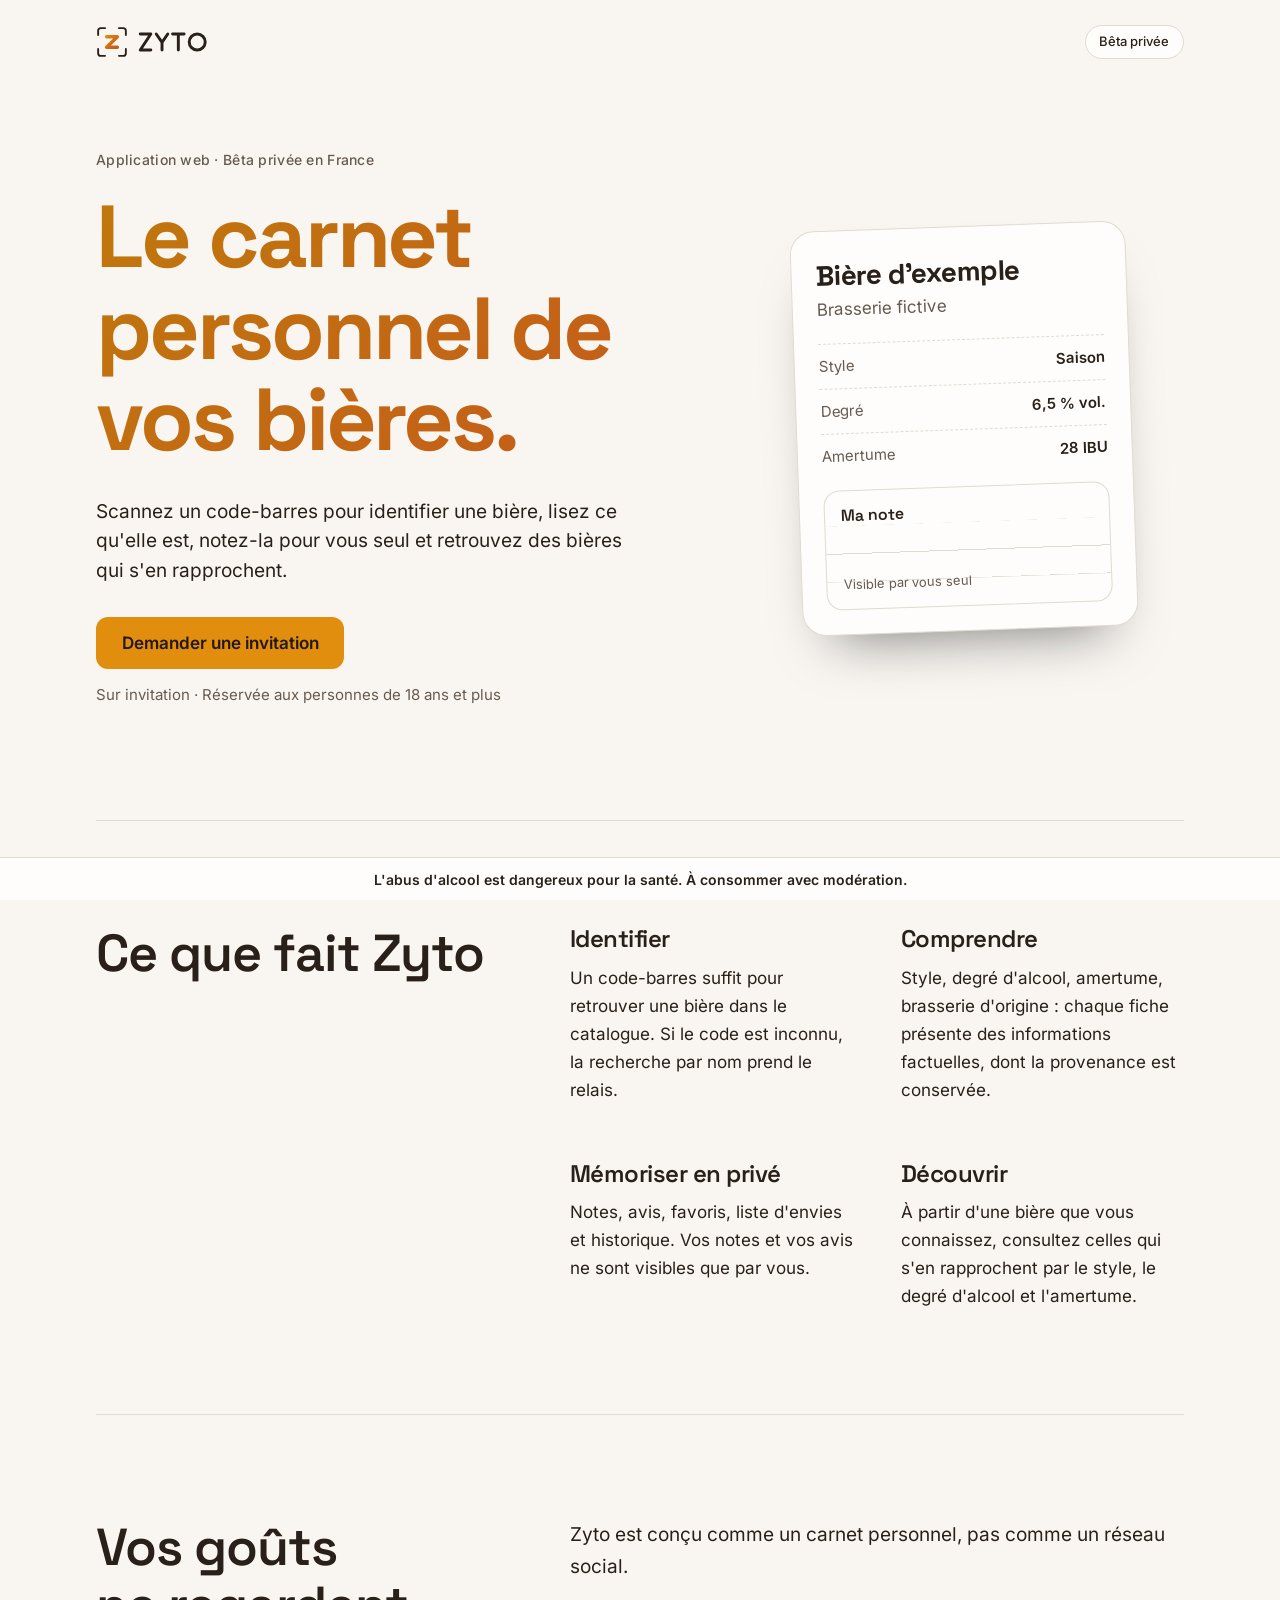
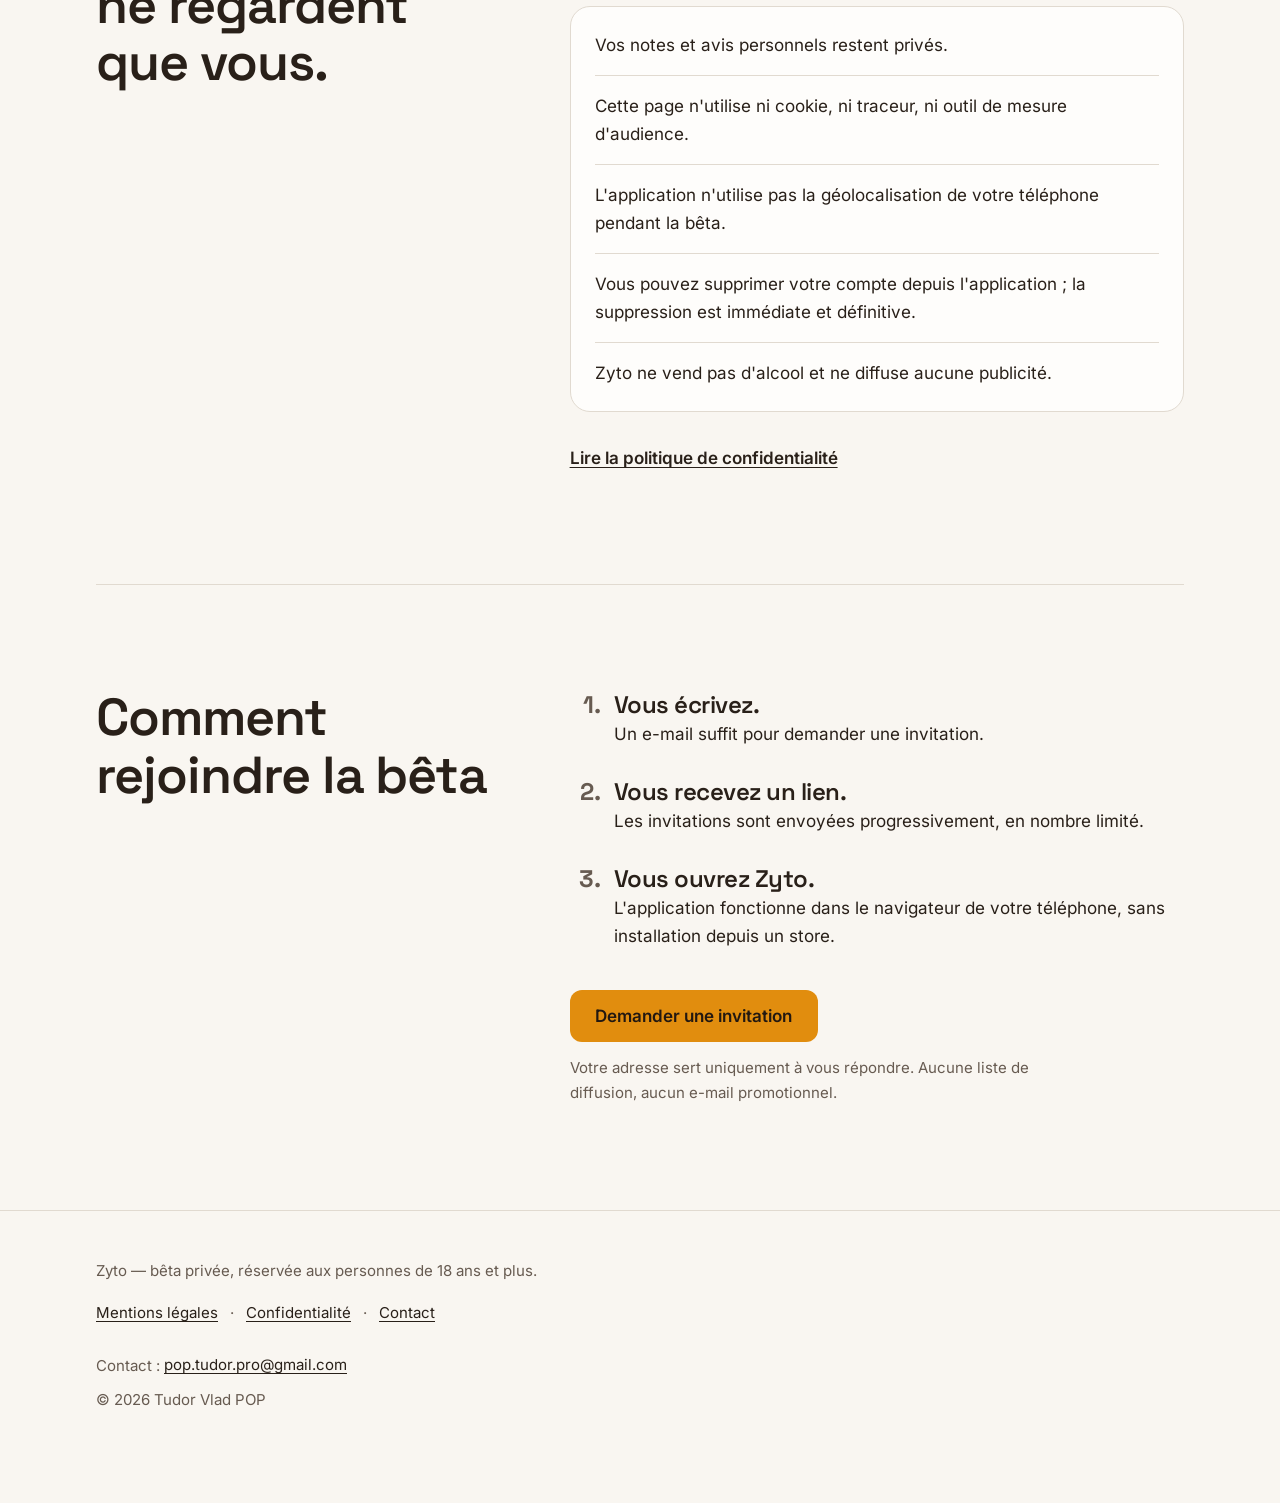
==== index.html @ 33ce2515 "Landing Zyto V1 : pages, styles, polices, logo Co-Authored-By: Claude Opus 5.5 <noreply@anthropic.co" ====
<!DOCTYPE html>
<html lang="fr">
<head>
<meta charset="utf-8">
<meta http-equiv="Content-Security-Policy" content="default-src 'none'; style-src 'self'; font-src 'self'; img-src 'self'; base-uri 'none'; form-action 'none'">
<meta name="referrer" content="no-referrer">
<meta name="viewport" content="width=device-width, initial-scale=1, viewport-fit=cover">
<meta name="color-scheme" content="dark light">
<title>Zyto — Le carnet personnel de vos bières</title>
<meta name="description" content="Zyto identifie une bière à partir de son code-barres, présente ses caractéristiques et conserve vos notes en privé. Bêta privée sur invitation, réservée aux personnes majeures. L'abus d'alcool est dangereux pour la santé.">
<meta name="robots" content="noindex, nofollow">
<meta property="og:title" content="Zyto — Le carnet personnel de vos bières">
<meta property="og:description" content="Identifier une bière, comprendre ce qu'elle est, garder ses notes pour soi. Bêta privée, 18&nbsp;ans et plus. L'abus d'alcool est dangereux pour la santé.">
<meta property="og:locale" content="fr_FR">
<link rel="icon" href="assets/img/favicon.svg" type="image/svg+xml">
<link rel="icon" href="assets/img/favicon-32.png" type="image/png" sizes="32x32">
<link rel="apple-touch-icon" href="assets/img/apple-touch-icon.png">
<link rel="preload" href="assets/fonts/space-grotesk-latin-wght-normal.woff2" as="font" type="font/woff2" crossorigin>
<link rel="preload" href="assets/fonts/inter-latin-wght-normal.woff2" as="font" type="font/woff2" crossorigin>
<link rel="stylesheet" href="assets/css/style.css">
</head>
<body>

<header class="entete">
  <div class="wrap">
    <div class="logo">
      <svg xmlns="http://www.w3.org/2000/svg" viewBox="0 0 418 120" role="img" aria-label="Zyto"><title>Zyto</title><defs><linearGradient id="zg" x1="0" y1="0" x2="1" y2="1"><stop class="zyto-g1" offset="0" stop-color="#F4A825"/><stop class="zyto-g2" offset="1" stop-color="#E66E19"/></linearGradient></defs><g fill="none" stroke="currentColor" stroke-width="7" stroke-linecap="round"><path d="M8 34v-16q0 -10 10 -10h16"/><path d="M112 34v-16q0 -10 -10 -10h-16"/><path d="M8 86v16q0 10 10 10h16"/><path d="M112 86v16q0 10 -10 10h-16"/></g><path d="M40 40h40l-40 40h40" fill="none" stroke="url(#zg)" stroke-width="13" stroke-linecap="round" stroke-linejoin="round"/><g fill="none" stroke="currentColor" stroke-width="11" stroke-linecap="round" stroke-linejoin="round"><path d="M166 30h39.6l-39.6 60h39.6M226.0 30l21.6 31.2l21.6 -31.2M247.6 61.2v28.8M287.2 30h43.2M308.8 30v60"/><circle cx="379.6" cy="60.0" r="30.0"/></g></svg>
    </div>
    <span class="pastille">Bêta privée</span>
  </div>
</header>

<main>
  <div class="wrap">

    <section class="hero">
      <div>
        <p class="surtitre">Application web · Bêta privée en France</p>
        <h1>Le carnet personnel de vos bières.</h1>
        <p class="soustitre">Scannez un code-barres pour identifier une bière, lisez ce qu'elle est, notez-la pour vous seul et retrouvez des bières qui s'en rapprochent.</p>
        <a class="bouton" href="mailto:pop.tudor.pro@gmail.com?subject=Demande%20d'invitation%20%E2%80%94%20b%C3%AAta%20Zyto&amp;body=Bonjour%2C%0D%0A%0D%0AJe%20souhaite%20recevoir%20une%20invitation%20%C3%A0%20la%20b%C3%AAta%20priv%C3%A9e%20de%20Zyto.%0D%0AJe%20confirme%20avoir%2018%C2%A0ans%20ou%20plus.%0D%0A%0D%0APr%C3%A9nom%C2%A0%3A%0D%0AT%C3%A9l%C3%A9phone%20utilis%C3%A9%20(iPhone%20%2F%20Android)%C2%A0%3A">Demander une invitation</a>
        <p class="discret">Sur invitation · Réservée aux personnes de 18&nbsp;ans et plus</p>
      </div>

      <div class="fiche" role="img" aria-label="Exemple de fiche bière dans Zyto, avec des données fictives.">
        <span class="fiche-nom">Bière d'exemple</span>
        <span class="fiche-brasserie">Brasserie fictive</span>
        <div class="fiche-ligne"><span>Style</span><span>Saison</span></div>
        <div class="fiche-ligne"><span>Degré</span><span>6,5&nbsp;% vol.</span></div>
        <div class="fiche-ligne"><span>Amertume</span><span>28&nbsp;IBU</span></div>
        <div class="fiche-note"><span>Ma note</span><span>Visible par vous seul</span></div>
      </div>
    </section>

    <section class="section" aria-labelledby="benefices">
      <h2 id="benefices">Ce que fait Zyto</h2>
      <div class="benefices">
        <div>
          <h3>Identifier</h3>
          <p>Un code-barres suffit pour retrouver une bière dans le catalogue. Si le code est inconnu, la recherche par nom prend le relais.</p>
        </div>
        <div>
          <h3>Comprendre</h3>
          <p>Style, degré d'alcool, amertume, brasserie d'origine&nbsp;: chaque fiche présente des informations factuelles, dont la provenance est conservée.</p>
        </div>
        <div>
          <h3>Mémoriser en privé</h3>
          <p>Notes, avis, favoris, liste d'envies et historique. Vos notes et vos avis ne sont visibles que par vous.</p>
        </div>
        <div>
          <h3>Découvrir</h3>
          <p>À partir d'une bière que vous connaissez, consultez celles qui s'en rapprochent par le style, le degré d'alcool et l'amertume.</p>
        </div>
      </div>
    </section>

    <section class="section" aria-labelledby="vie-privee">
      <h2 id="vie-privee">Vos goûts ne regardent que vous.</h2>
      <div>
        <p class="intro">Zyto est conçu comme un carnet personnel, pas comme un réseau social.</p>
        <ul class="liste">
          <li>Vos notes et avis personnels restent privés.</li>
          <li>Cette page n'utilise ni cookie, ni traceur, ni outil de mesure d'audience.</li>
          <li>L'application n'utilise pas la géolocalisation de votre téléphone pendant la bêta.</li>
          <li>Vous pouvez supprimer votre compte depuis l'application&nbsp;; la suppression est immédiate et définitive.</li>
          <li>Zyto ne vend pas d'alcool et ne diffuse aucune publicité.</li>
        </ul>
        <a class="lien" href="mentions-legales.html#confidentialite">Lire la politique de confidentialité</a>
      </div>
    </section>

    <section class="section" aria-labelledby="beta">
      <h2 id="beta">Comment rejoindre la bêta</h2>
      <div>
        <ol class="etapes">
          <li><strong>Vous écrivez.</strong> Un e-mail suffit pour demander une invitation.</li>
          <li><strong>Vous recevez un lien.</strong> Les invitations sont envoyées progressivement, en nombre limité.</li>
          <li><strong>Vous ouvrez Zyto.</strong> L'application fonctionne dans le navigateur de votre téléphone, sans installation depuis un store.</li>
        </ol>
        <a class="bouton" href="mailto:pop.tudor.pro@gmail.com?subject=Demande%20d'invitation%20%E2%80%94%20b%C3%AAta%20Zyto&amp;body=Bonjour%2C%0D%0A%0D%0AJe%20souhaite%20recevoir%20une%20invitation%20%C3%A0%20la%20b%C3%AAta%20priv%C3%A9e%20de%20Zyto.%0D%0AJe%20confirme%20avoir%2018%C2%A0ans%20ou%20plus.%0D%0A%0D%0APr%C3%A9nom%C2%A0%3A%0D%0AT%C3%A9l%C3%A9phone%20utilis%C3%A9%20(iPhone%20%2F%20Android)%C2%A0%3A">Demander une invitation</a>
        <p class="discret">Votre adresse sert uniquement à vous répondre. Aucune liste de diffusion, aucun e-mail promotionnel.</p>
      </div>
    </section>

  </div>
</main>

<footer class="pied">
  <div class="wrap">
    <p>Zyto — bêta privée, réservée aux personnes de 18&nbsp;ans et plus.</p>
    <nav aria-label="Pied de page">
      <ul>
        <li><a href="mentions-legales.html#mentions">Mentions légales</a></li>
        <li><a href="mentions-legales.html#confidentialite">Confidentialité</a></li>
        <li><a href="mailto:pop.tudor.pro@gmail.com">Contact</a></li>
      </ul>
    </nav>
    <p>Contact&nbsp;: <a href="mailto:pop.tudor.pro@gmail.com">pop.tudor.pro@gmail.com</a></p>
    <p>© 2026 Tudor Vlad POP</p>
  </div>
</footer>

<aside class="sanitaire" aria-label="Message sanitaire">
  <p>L'abus d'alcool est dangereux pour la santé. À consommer avec modération.</p>
</aside>

</body>
</html>
---- assets/css/style.css ----
/* Zyto — landing statique. Un seul fichier CSS, aucune ressource externe. */

@font-face {
  font-family: "Inter";
  src: url("../fonts/inter-latin-wght-normal.woff2") format("woff2");
  font-weight: 100 900;
  font-style: normal;
  font-display: swap;
}

@font-face {
  font-family: "Space Grotesk";
  src: url("../fonts/space-grotesk-latin-wght-normal.woff2") format("woff2");
  font-weight: 300 700;
  font-style: normal;
  font-display: swap;
}

/* ---------- Thème : sombre par défaut ---------- */

:root {
  color-scheme: dark;
  --background: 220 20% 7%;
  --foreground: 40 20% 92%;
  --primary: 38 90% 55%;
  --primary-foreground: 220 20% 7%;
  --muted-foreground: 220 10% 60%;
  --card: 220 18% 11%;
  --border: 220 15% 18%;
  --gold: 38 90% 55%;
  --amber: 25 80% 50%;
  --h1-from: var(--gold);
  --h1-to: var(--amber);
  --radius: 0.75rem;
  --gutter: max(1.25rem, env(safe-area-inset-left), env(safe-area-inset-right));
  --titres: "Space Grotesk", system-ui, sans-serif;
  --texte: "Inter", system-ui, sans-serif;
}

@media (prefers-color-scheme: light) {
  :root {
    color-scheme: light;
    --background: 40 40% 96%;
    --foreground: 25 25% 13%;
    --primary: 36 88% 47%;
    --primary-foreground: 26 35% 10%;
    --muted-foreground: 28 12% 36%;
    --card: 42 55% 99%;
    --border: 36 22% 85%;
    --gold: 36 88% 45%;
    --amber: 22 76% 44%;
    /* dégradé du h1 : gold assombri pour atteindre 3:1 sur le fond clair */
    --h1-from: 36 88% 40%;
    --h1-to: 22 76% 44%;
  }
}

/* ---------- Base ---------- */

*,
*::before,
*::after {
  box-sizing: border-box;
}

html {
  /* le focus clavier ne se retrouve pas sous le bandeau sanitaire */
  scroll-padding-bottom: 6rem;
  -webkit-text-size-adjust: 100%;
  text-size-adjust: 100%;
}

body {
  margin: 0;
  min-height: 100vh;
  min-height: 100dvh;
  display: flex;
  flex-direction: column;
  background: hsl(var(--background));
  color: hsl(var(--foreground));
  font: 400 1.0625rem/1.65 var(--texte);
}

main {
  flex: 1;
}

h1,
h2,
h3 {
  margin: 0;
  font-family: var(--titres);
  letter-spacing: -0.02em;
  text-wrap: balance;
  overflow-wrap: break-word;
}

h1 {
  font-size: clamp(2.75rem, 11vw, 5.5rem);
  font-weight: 700;
  line-height: 1.04;
  letter-spacing: -0.035em;
  padding-bottom: 0.08em;
  color: hsl(var(--h1-from));
}

@supports ((-webkit-background-clip: text) or (background-clip: text)) {
  h1 {
    background: linear-gradient(135deg, hsl(var(--h1-from)), hsl(var(--h1-to)));
    -webkit-background-clip: text;
    background-clip: text;
    color: transparent;
  }
}

@media (forced-colors: active) {
  h1 {
    background: none;
    color: CanvasText;
  }
}

h2 {
  font-size: clamp(2rem, 7.5vw, 3.25rem);
  font-weight: 600;
  line-height: 1.1;
}

h3 {
  font-size: 1.5rem;
  font-weight: 600;
  line-height: 1.2;
}

p {
  margin: 0;
}

a {
  color: inherit;
  text-decoration-thickness: 0.08em;
  text-underline-offset: 0.2em;
}

:focus-visible {
  outline: 3px solid hsl(var(--foreground));
  outline-offset: 3px;
  border-radius: 0.25rem;
}

.wrap {
  width: min(100% - 2 * var(--gutter), 68rem);
  margin-inline: auto;
}

.discret {
  color: hsl(var(--muted-foreground));
  font-size: 0.9375rem;
}

/* ---------- En-tête ---------- */

.entete .wrap {
  display: flex;
  align-items: center;
  justify-content: space-between;
  gap: 1rem;
  padding-block: 1.25rem;
}

.logo {
  display: flex;
  align-items: center;
  min-height: 2.75rem;
  color: hsl(var(--foreground));
}

.logo svg {
  display: block;
  height: 2rem;
  width: auto;
}

.zyto-g1 {
  stop-color: hsl(var(--gold));
}

.zyto-g2 {
  stop-color: hsl(var(--amber));
}

.pastille {
  padding: 0.3rem 0.85rem;
  border: 1px solid hsl(var(--border));
  border-radius: 999px;
  background: hsl(var(--card));
  font-size: 0.8125rem;
  font-weight: 500;
  white-space: nowrap;
}

/* ---------- Hero ---------- */

.hero {
  display: grid;
  gap: 3.5rem;
  padding-block: 2.5rem 5rem;
}

.surtitre {
  margin-bottom: 1.25rem;
  color: hsl(var(--muted-foreground));
  font-size: 0.875rem;
  font-weight: 500;
  letter-spacing: 0.02em;
}

.soustitre {
  max-width: 34rem;
  margin-block: 1.5rem 2rem;
  font-size: 1.1875rem;
  line-height: 1.55;
}

.bouton {
  display: inline-flex;
  align-items: center;
  justify-content: center;
  min-height: 3.25rem;
  padding: 0.5rem 1.6rem;
  border-radius: var(--radius);
  background: hsl(var(--primary));
  color: hsl(var(--primary-foreground));
  font-weight: 600;
  text-decoration: none;
}

.bouton:hover {
  box-shadow: 0 0 0 3px hsl(var(--primary) / 0.3);
}

.bouton + .discret {
  margin-top: 0.9rem;
}

/* Maquette de fiche bière : une page de carnet, données fictives */

.fiche {
  justify-self: center;
  width: min(100%, 21rem);
  padding: 1.75rem 1.5rem 1.5rem;
  border: 1px solid hsl(var(--border));
  border-radius: 1.5rem;
  background: hsl(var(--card));
  box-shadow: 0 2rem 3.5rem -2rem hsl(220 30% 4% / 0.55);
  transform: rotate(-2deg);
}

.fiche-nom {
  display: block;
  font: 700 1.75rem/1.15 var(--titres);
  letter-spacing: -0.02em;
}

.fiche-brasserie {
  display: block;
  margin-block: 0.25rem 1.25rem;
  color: hsl(var(--muted-foreground));
}

.fiche-ligne {
  display: flex;
  justify-content: space-between;
  gap: 1rem;
  padding-block: 0.6rem;
  border-top: 1px dashed hsl(var(--border));
  font-size: 0.9375rem;
}

.fiche-ligne span:first-child,
.fiche-note span:last-child {
  color: hsl(var(--muted-foreground));
}

.fiche-ligne span:last-child {
  font-weight: 600;
}

.fiche-note {
  display: flex;
  flex-direction: column;
  justify-content: space-between;
  min-height: 7.5rem;
  margin-top: 0.75rem;
  padding: 0.85rem 1rem;
  border: 1px solid hsl(var(--border));
  border-radius: 1rem;
  /* lignes de carnet */
  background: repeating-linear-gradient(
      transparent 0 1.7rem,
      hsl(var(--border)) 1.7rem calc(1.7rem + 1px)
    )
    0 2.2rem no-repeat;
  background-size: 100% 3.5rem;
  font-size: 0.8125rem;
}

.fiche-note span:first-child {
  font: 600 1rem var(--titres);
}

/* ---------- Sections ---------- */

.section {
  display: grid;
  gap: 2.5rem;
  padding-block: 4.5rem;
  border-top: 1px solid hsl(var(--border));
}

.benefices {
  display: grid;
  gap: 2.5rem;
}

.benefices p {
  margin-top: 0.6rem;
}

.intro {
  font-size: 1.1875rem;
}

.liste {
  margin: 1.5rem 0;
  padding: 0.5rem 1.5rem;
  border: 1px solid hsl(var(--border));
  border-radius: 1.25rem;
  background: hsl(var(--card));
  list-style: none;
}

.liste li {
  padding-block: 1rem;
}

.liste li + li {
  border-top: 1px solid hsl(var(--border));
}

.lien {
  display: inline-flex;
  align-items: center;
  min-height: 2.75rem;
  font-weight: 600;
}

.etapes {
  margin: 0 0 2.5rem;
  padding-left: 2.25rem;
}

.etapes li {
  padding-left: 0.5rem;
}

.etapes li + li {
  margin-top: 1.75rem;
}

.etapes li::marker {
  color: hsl(var(--muted-foreground));
  font: 700 1.5rem var(--titres);
}

.etapes strong {
  display: block;
  font: 600 1.5rem/1.2 var(--titres);
  letter-spacing: -0.02em;
}

.section .bouton + .discret {
  max-width: 30rem;
}

/* ---------- Pages de texte (mentions légales, 404) ---------- */

.page {
  padding-block: 2.5rem 5rem;
}

.page h1 {
  font-size: clamp(2.25rem, 8.5vw, 3.75rem);
}

.page > p {
  margin-top: 1.5rem;
}

.texte {
  max-width: 42rem;
  margin-top: 4rem;
  padding-top: 3rem;
  border-top: 1px solid hsl(var(--border));
}

.texte h2 {
  font-size: clamp(1.75rem, 6vw, 2.5rem);
}

.texte h3 {
  margin-top: 2.5rem;
  font-size: 1.25rem;
}

.texte p,
.texte ul {
  margin-block: 0.75rem 0;
}

.texte ul {
  padding-left: 1.25rem;
}

.texte li + li {
  margin-top: 0.6rem;
}

.texte a {
  overflow-wrap: anywhere;
}

/* ---------- Pied de page ---------- */

.pied {
  padding-block: 3rem;
  border-top: 1px solid hsl(var(--border));
  color: hsl(var(--muted-foreground));
  font-size: 0.9375rem;
}

.pied ul {
  display: flex;
  flex-wrap: wrap;
  margin: 0.5rem 0;
  padding: 0;
  list-style: none;
}

.pied li + li::before {
  content: "·";
  margin-inline: 0.75rem;
}

.pied a {
  display: inline-flex;
  align-items: center;
  min-height: 2.75rem;
  color: hsl(var(--foreground));
}

/* ---------- Bandeau sanitaire ----------
   Collé en bas de l'écran (sticky sur le dernier enfant de body) : toujours
   visible, et sa hauteur reste réservée dans le flux quelle que soit la taille
   du texte, donc le contenu ne finit jamais dessous. */

.sanitaire {
  position: sticky;
  bottom: 0;
  z-index: 10;
  padding: 0.7rem var(--gutter) calc(0.7rem + env(safe-area-inset-bottom));
  border-top: 1px solid hsl(var(--border));
  background: hsl(var(--card));
  font-size: 0.875rem;
  font-weight: 600;
  line-height: 1.4;
  text-align: center;
}

/* ---------- Écrans larges ---------- */

@media (min-width: 48rem) {
  .benefices {
    grid-template-columns: 1fr 1fr;
    gap: 3.5rem 3rem;
  }
}

@media (min-width: 60rem) {
  .hero {
    grid-template-columns: 1.35fr 1fr;
    align-items: center;
    padding-block: 4rem 7rem;
  }

  .section {
    grid-template-columns: 1fr 1.5fr;
    gap: 4rem;
    padding-block: 6.5rem;
  }
}

/* ---------- Mouvement ---------- */

@media (prefers-reduced-motion: no-preference) {
  html {
    scroll-behavior: smooth;
  }

  .bouton {
    transition: box-shadow 0.15s ease-out;
  }
}
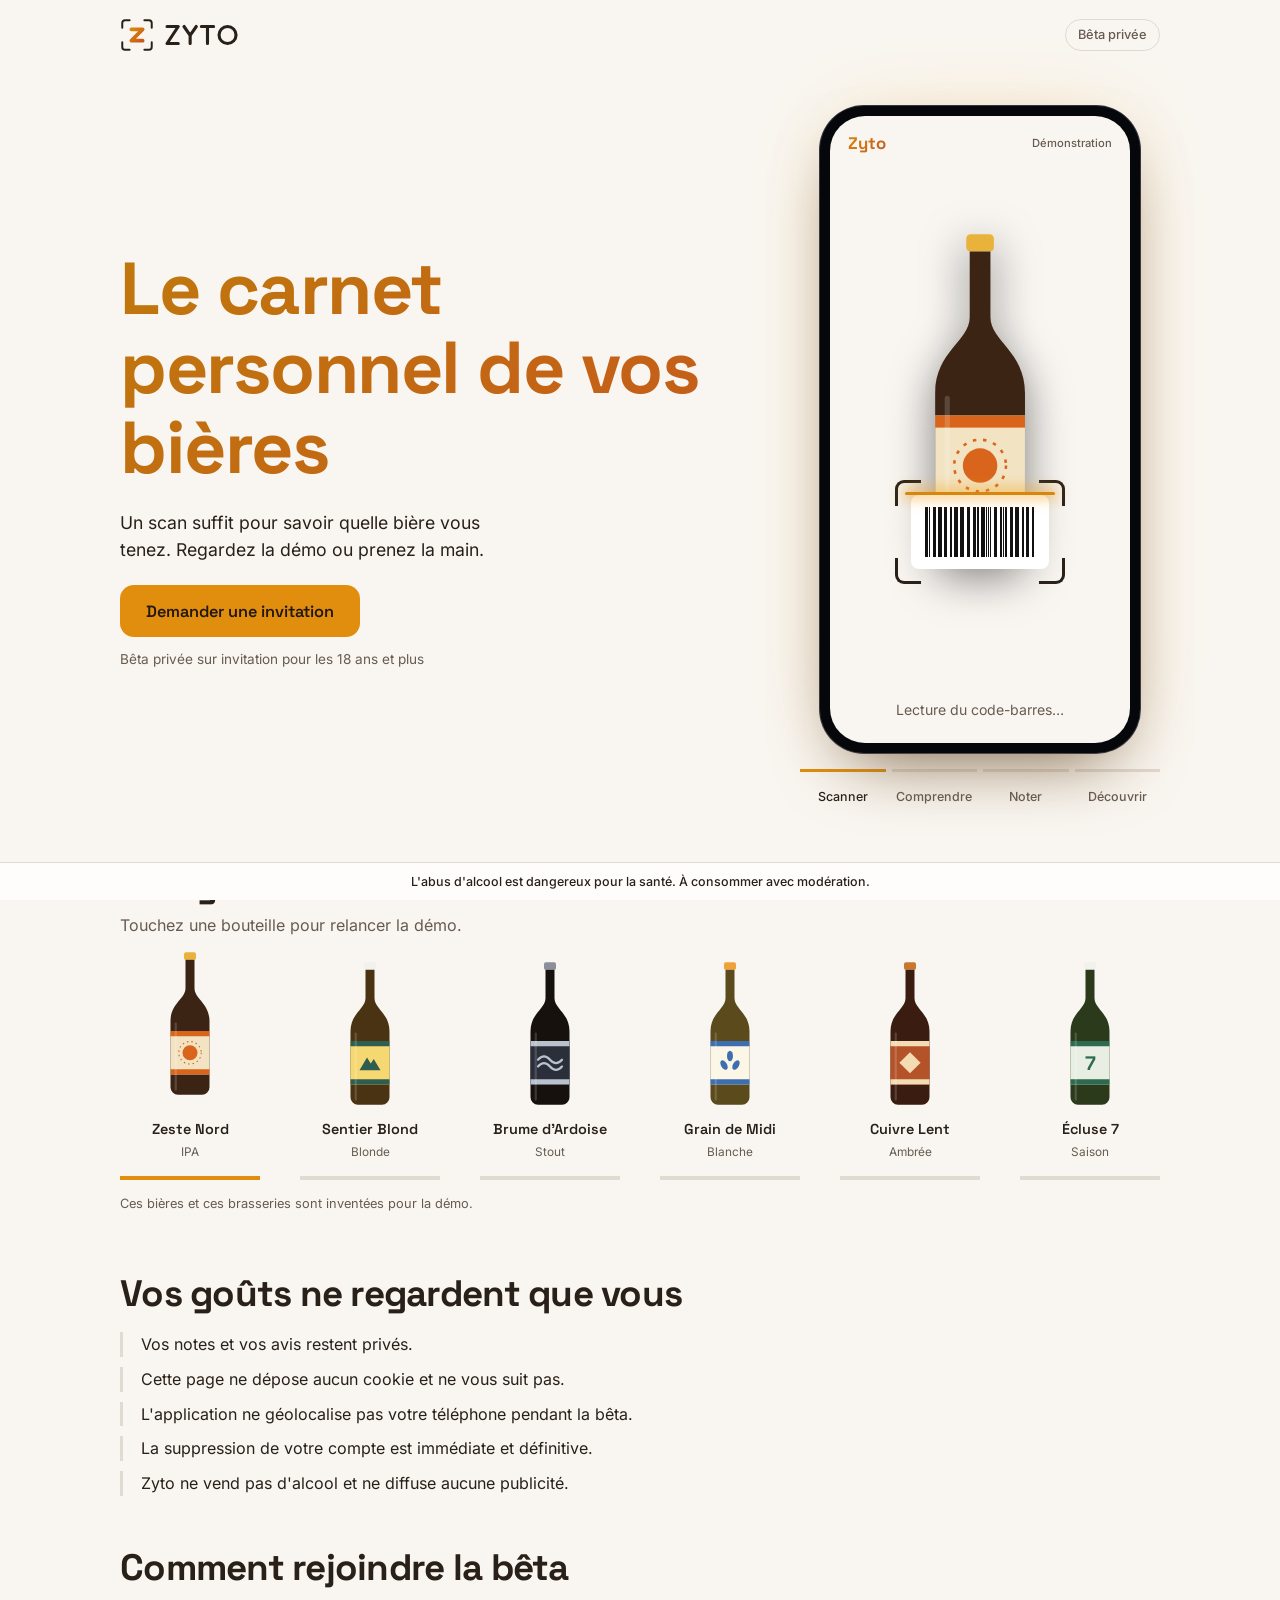
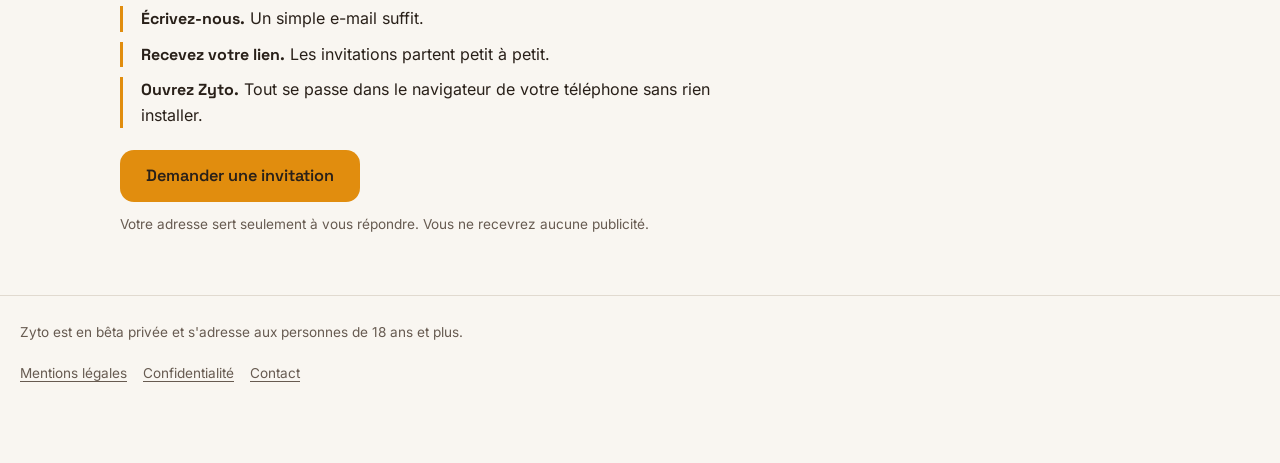
==== commit fa65e421: "Landing Zyto V2 : démo interactive sur la page d'accueil Co-Authored-By: Claude Opus 5.5 <noreply@an" ====
--- a/index.html
+++ b/index.html
@@ -2,7 +2,7 @@
 <html lang="fr">
 <head>
 <meta charset="utf-8">
-<meta http-equiv="Content-Security-Policy" content="default-src 'none'; style-src 'self'; font-src 'self'; img-src 'self'; base-uri 'none'; form-action 'none'">
+<meta http-equiv="Content-Security-Policy" content="default-src 'none'; script-src 'self'; style-src 'self'; font-src 'self'; img-src 'self'; base-uri 'none'; form-action 'none'">
 <meta name="referrer" content="no-referrer">
 <meta name="viewport" content="width=device-width, initial-scale=1, viewport-fit=cover">
 <meta name="color-scheme" content="dark light">
@@ -18,111 +18,83 @@
 <link rel="preload" href="assets/fonts/space-grotesk-latin-wght-normal.woff2" as="font" type="font/woff2" crossorigin>
 <link rel="preload" href="assets/fonts/inter-latin-wght-normal.woff2" as="font" type="font/woff2" crossorigin>
 <link rel="stylesheet" href="assets/css/style.css">
+<script src="assets/js/demo.js" defer></script>
 </head>
 <body>
 
-<header class="entete">
-  <div class="wrap">
-    <div class="logo">
-      <svg xmlns="http://www.w3.org/2000/svg" viewBox="0 0 418 120" role="img" aria-label="Zyto"><title>Zyto</title><defs><linearGradient id="zg" x1="0" y1="0" x2="1" y2="1"><stop class="zyto-g1" offset="0" stop-color="#F4A825"/><stop class="zyto-g2" offset="1" stop-color="#E66E19"/></linearGradient></defs><g fill="none" stroke="currentColor" stroke-width="7" stroke-linecap="round"><path d="M8 34v-16q0 -10 10 -10h16"/><path d="M112 34v-16q0 -10 -10 -10h-16"/><path d="M8 86v16q0 10 10 10h16"/><path d="M112 86v16q0 10 -10 10h-16"/></g><path d="M40 40h40l-40 40h40" fill="none" stroke="url(#zg)" stroke-width="13" stroke-linecap="round" stroke-linejoin="round"/><g fill="none" stroke="currentColor" stroke-width="11" stroke-linecap="round" stroke-linejoin="round"><path d="M166 30h39.6l-39.6 60h39.6M226.0 30l21.6 31.2l21.6 -31.2M247.6 61.2v28.8M287.2 30h43.2M308.8 30v60"/><circle cx="379.6" cy="60.0" r="30.0"/></g></svg>
-    </div>
-    <span class="pastille">Bêta privée</span>
-  </div>
+<header class="top">
+  <svg xmlns="http://www.w3.org/2000/svg" viewBox="0 0 418 120" role="img" aria-label="Zyto"><title>Zyto</title><defs><linearGradient id="zg" x1="0" y1="0" x2="1" y2="1"><stop class="zyto-g1" offset="0" stop-color="#F4A825"/><stop class="zyto-g2" offset="1" stop-color="#E66E19"/></linearGradient></defs><g fill="none" stroke="currentColor" stroke-width="7" stroke-linecap="round"><path d="M8 34v-16q0 -10 10 -10h16"/><path d="M112 34v-16q0 -10 -10 -10h-16"/><path d="M8 86v16q0 10 10 10h16"/><path d="M112 86v16q0 10 -10 10h-16"/></g><path d="M40 40h40l-40 40h40" fill="none" stroke="url(#zg)" stroke-width="13" stroke-linecap="round" stroke-linejoin="round"/><g fill="none" stroke="currentColor" stroke-width="11" stroke-linecap="round" stroke-linejoin="round"><path d="M166 30h39.6l-39.6 60h39.6M226.0 30l21.6 31.2l21.6 -31.2M247.6 61.2v28.8M287.2 30h43.2M308.8 30v60"/><circle cx="379.6" cy="60.0" r="30.0"/></g></svg>
+  <span class="badge">Bêta privée</span>
 </header>
 
 <main>
+  <section class="hero">
+    <div>
+      <h1>Le carnet personnel de vos bières</h1>
+      <p class="lead">Un scan suffit pour savoir quelle bière vous tenez. Regardez la démo ou prenez la main.</p>
+      <a class="cta" href="mailto:pop.tudor.pro@gmail.com?subject=Demande%20d'invitation%20%E2%80%94%20b%C3%AAta%20Zyto&amp;body=Bonjour%2C%0D%0A%0D%0AJe%20souhaite%20recevoir%20une%20invitation%20%C3%A0%20la%20b%C3%AAta%20priv%C3%A9e%20de%20Zyto.%0D%0AJe%20confirme%20avoir%2018%C2%A0ans%20ou%20plus.%0D%0A%0D%0APr%C3%A9nom%C2%A0%3A%0D%0AT%C3%A9l%C3%A9phone%20utilis%C3%A9%20(iPhone%20%2F%20Android)%C2%A0%3A">Demander une invitation</a>
+      <p class="fine">Bêta privée sur invitation pour les 18&nbsp;ans et plus</p>
+    </div>
+
+    <div class="stage" id="stage">
+      <div class="phone">
+        <div class="screen">
+          <div class="appbar"><span>Zyto</span><small>Démonstration</small></div>
+          <div class="scenes">
+            <div class="scene" id="s0"></div>
+            <div class="scene" id="s1"></div>
+            <div class="scene" id="s2"></div>
+            <div class="scene" id="s3"></div>
+          </div>
+        </div>
+      </div>
+      <ol class="steps" aria-label="Étapes de la démonstration">
+        <li><button data-go="0">Scanner</button></li>
+        <li><button data-go="1">Comprendre</button></li>
+        <li><button data-go="2">Noter</button></li>
+        <li><button data-go="3">Découvrir</button></li>
+      </ol>
+      <button class="replay" id="replay" hidden>Relancer la lecture automatique</button>
+    </div>
+  </section>
+
   <div class="wrap">
-
-    <section class="hero">
-      <div>
-        <p class="surtitre">Application web · Bêta privée en France</p>
-        <h1>Le carnet personnel de vos bières.</h1>
-        <p class="soustitre">Scannez un code-barres pour identifier une bière, lisez ce qu'elle est, notez-la pour vous seul et retrouvez des bières qui s'en rapprochent.</p>
-        <a class="bouton" href="mailto:pop.tudor.pro@gmail.com?subject=Demande%20d'invitation%20%E2%80%94%20b%C3%AAta%20Zyto&amp;body=Bonjour%2C%0D%0A%0D%0AJe%20souhaite%20recevoir%20une%20invitation%20%C3%A0%20la%20b%C3%AAta%20priv%C3%A9e%20de%20Zyto.%0D%0AJe%20confirme%20avoir%2018%C2%A0ans%20ou%20plus.%0D%0A%0D%0APr%C3%A9nom%C2%A0%3A%0D%0AT%C3%A9l%C3%A9phone%20utilis%C3%A9%20(iPhone%20%2F%20Android)%C2%A0%3A">Demander une invitation</a>
-        <p class="discret">Sur invitation · Réservée aux personnes de 18&nbsp;ans et plus</p>
-      </div>
-
-      <div class="fiche" role="img" aria-label="Exemple de fiche bière dans Zyto, avec des données fictives.">
-        <span class="fiche-nom">Bière d'exemple</span>
-        <span class="fiche-brasserie">Brasserie fictive</span>
-        <div class="fiche-ligne"><span>Style</span><span>Saison</span></div>
-        <div class="fiche-ligne"><span>Degré</span><span>6,5&nbsp;% vol.</span></div>
-        <div class="fiche-ligne"><span>Amertume</span><span>28&nbsp;IBU</span></div>
-        <div class="fiche-note"><span>Ma note</span><span>Visible par vous seul</span></div>
-      </div>
+    <section class="shelf">
+      <h2>Essayez avec une autre bière</h2>
+      <p class="sub">Touchez une bouteille pour relancer la démo.</p>
+      <div class="row" id="row"></div>
+      <p class="fict">Ces bières et ces brasseries sont inventées pour la démo.</p>
     </section>
 
-    <section class="section" aria-labelledby="benefices">
-      <h2 id="benefices">Ce que fait Zyto</h2>
-      <div class="benefices">
-        <div>
-          <h3>Identifier</h3>
-          <p>Un code-barres suffit pour retrouver une bière dans le catalogue. Si le code est inconnu, la recherche par nom prend le relais.</p>
-        </div>
-        <div>
-          <h3>Comprendre</h3>
-          <p>Style, degré d'alcool, amertume, brasserie d'origine&nbsp;: chaque fiche présente des informations factuelles, dont la provenance est conservée.</p>
-        </div>
-        <div>
-          <h3>Mémoriser en privé</h3>
-          <p>Notes, avis, favoris, liste d'envies et historique. Vos notes et vos avis ne sont visibles que par vous.</p>
-        </div>
-        <div>
-          <h3>Découvrir</h3>
-          <p>À partir d'une bière que vous connaissez, consultez celles qui s'en rapprochent par le style, le degré d'alcool et l'amertume.</p>
-        </div>
-      </div>
+    <section class="block">
+      <h2>Vos goûts ne regardent que vous</h2>
+      <ul>
+        <li>Vos notes et vos avis restent privés.</li>
+        <li>Cette page ne dépose aucun cookie et ne vous suit pas.</li>
+        <li>L'application ne géolocalise pas votre téléphone pendant la bêta.</li>
+        <li>La suppression de votre compte est immédiate et définitive.</li>
+        <li>Zyto ne vend pas d'alcool et ne diffuse aucune publicité.</li>
+      </ul>
     </section>
 
-    <section class="section" aria-labelledby="vie-privee">
-      <h2 id="vie-privee">Vos goûts ne regardent que vous.</h2>
-      <div>
-        <p class="intro">Zyto est conçu comme un carnet personnel, pas comme un réseau social.</p>
-        <ul class="liste">
-          <li>Vos notes et avis personnels restent privés.</li>
-          <li>Cette page n'utilise ni cookie, ni traceur, ni outil de mesure d'audience.</li>
-          <li>L'application n'utilise pas la géolocalisation de votre téléphone pendant la bêta.</li>
-          <li>Vous pouvez supprimer votre compte depuis l'application&nbsp;; la suppression est immédiate et définitive.</li>
-          <li>Zyto ne vend pas d'alcool et ne diffuse aucune publicité.</li>
-        </ul>
-        <a class="lien" href="mentions-legales.html#confidentialite">Lire la politique de confidentialité</a>
-      </div>
+    <section class="block">
+      <h2>Comment rejoindre la bêta</h2>
+      <ol>
+        <li><strong>Écrivez-nous.</strong> Un simple e-mail suffit.</li>
+        <li><strong>Recevez votre lien.</strong> Les invitations partent petit à petit.</li>
+        <li><strong>Ouvrez Zyto.</strong> Tout se passe dans le navigateur de votre téléphone sans rien installer.</li>
+      </ol>
+      <a class="cta" href="mailto:pop.tudor.pro@gmail.com?subject=Demande%20d'invitation%20%E2%80%94%20b%C3%AAta%20Zyto&amp;body=Bonjour%2C%0D%0A%0D%0AJe%20souhaite%20recevoir%20une%20invitation%20%C3%A0%20la%20b%C3%AAta%20priv%C3%A9e%20de%20Zyto.%0D%0AJe%20confirme%20avoir%2018%C2%A0ans%20ou%20plus.%0D%0A%0D%0APr%C3%A9nom%C2%A0%3A%0D%0AT%C3%A9l%C3%A9phone%20utilis%C3%A9%20(iPhone%20%2F%20Android)%C2%A0%3A">Demander une invitation</a>
+      <p class="fine">Votre adresse sert seulement à vous répondre. Vous ne recevrez aucune publicité.</p>
     </section>
-
-    <section class="section" aria-labelledby="beta">
-      <h2 id="beta">Comment rejoindre la bêta</h2>
-      <div>
-        <ol class="etapes">
-          <li><strong>Vous écrivez.</strong> Un e-mail suffit pour demander une invitation.</li>
-          <li><strong>Vous recevez un lien.</strong> Les invitations sont envoyées progressivement, en nombre limité.</li>
-          <li><strong>Vous ouvrez Zyto.</strong> L'application fonctionne dans le navigateur de votre téléphone, sans installation depuis un store.</li>
-        </ol>
-        <a class="bouton" href="mailto:pop.tudor.pro@gmail.com?subject=Demande%20d'invitation%20%E2%80%94%20b%C3%AAta%20Zyto&amp;body=Bonjour%2C%0D%0A%0D%0AJe%20souhaite%20recevoir%20une%20invitation%20%C3%A0%20la%20b%C3%AAta%20priv%C3%A9e%20de%20Zyto.%0D%0AJe%20confirme%20avoir%2018%C2%A0ans%20ou%20plus.%0D%0A%0D%0APr%C3%A9nom%C2%A0%3A%0D%0AT%C3%A9l%C3%A9phone%20utilis%C3%A9%20(iPhone%20%2F%20Android)%C2%A0%3A">Demander une invitation</a>
-        <p class="discret">Votre adresse sert uniquement à vous répondre. Aucune liste de diffusion, aucun e-mail promotionnel.</p>
-      </div>
-    </section>
-
   </div>
 </main>
 
-<footer class="pied">
-  <div class="wrap">
-    <p>Zyto — bêta privée, réservée aux personnes de 18&nbsp;ans et plus.</p>
-    <nav aria-label="Pied de page">
-      <ul>
-        <li><a href="mentions-legales.html#mentions">Mentions légales</a></li>
-        <li><a href="mentions-legales.html#confidentialite">Confidentialité</a></li>
-        <li><a href="mailto:pop.tudor.pro@gmail.com">Contact</a></li>
-      </ul>
-    </nav>
-    <p>Contact&nbsp;: <a href="mailto:pop.tudor.pro@gmail.com">pop.tudor.pro@gmail.com</a></p>
-    <p>© 2026 Tudor Vlad POP</p>
-  </div>
+<footer>
+  <p>Zyto est en bêta privée et s'adresse aux personnes de 18&nbsp;ans et plus.</p>
+  <p class="foot-links"><a href="mentions-legales.html#mentions">Mentions légales</a><a href="mentions-legales.html#confidentialite">Confidentialité</a><a href="mailto:pop.tudor.pro@gmail.com">Contact</a></p>
 </footer>
-
-<aside class="sanitaire" aria-label="Message sanitaire">
-  <p>L'abus d'alcool est dangereux pour la santé. À consommer avec modération.</p>
-</aside>
+<div class="health" role="note" aria-label="Message sanitaire">L'abus d'alcool est dangereux pour la santé. À consommer avec modération.</div>
 
 </body>
 </html>
--- a/assets/css/style.css
+++ b/assets/css/style.css
@@ -16,498 +16,190 @@
   font-display: swap;
 }
 
-/* ---------- Thème : sombre par défaut ---------- */
-
-:root {
-  color-scheme: dark;
-  --background: 220 20% 7%;
-  --foreground: 40 20% 92%;
-  --primary: 38 90% 55%;
-  --primary-foreground: 220 20% 7%;
-  --muted-foreground: 220 10% 60%;
-  --card: 220 18% 11%;
-  --border: 220 15% 18%;
-  --gold: 38 90% 55%;
-  --amber: 25 80% 50%;
-  --h1-from: var(--gold);
-  --h1-to: var(--amber);
-  --radius: 0.75rem;
-  --gutter: max(1.25rem, env(safe-area-inset-left), env(safe-area-inset-right));
-  --titres: "Space Grotesk", system-ui, sans-serif;
-  --texte: "Inter", system-ui, sans-serif;
-}
-
-@media (prefers-color-scheme: light) {
-  :root {
-    color-scheme: light;
-    --background: 40 40% 96%;
-    --foreground: 25 25% 13%;
-    --primary: 36 88% 47%;
-    --primary-foreground: 26 35% 10%;
-    --muted-foreground: 28 12% 36%;
-    --card: 42 55% 99%;
-    --border: 36 22% 85%;
-    --gold: 36 88% 45%;
-    --amber: 22 76% 44%;
-    /* dégradé du h1 : gold assombri pour atteindre 3:1 sur le fond clair */
-    --h1-from: 36 88% 40%;
-    --h1-to: 22 76% 44%;
+:root{
+  color-scheme:dark;
+  --bg:hsl(220 20% 7%); --fg:hsl(40 20% 92%); --primary:hsl(38 90% 55%); --primary-fg:hsl(220 20% 7%);
+  --muted:hsl(220 10% 60%); --card:hsl(220 18% 11%); --raised:hsl(220 16% 16%); --border:hsl(220 15% 18%);
+  --gold:hsl(38 90% 55%); --amber:hsl(25 80% 50%); --h1-from:var(--gold); --h1-to:var(--amber);
+  --success:hsl(145 55% 45%); --star:hsl(45 100% 60%); --shadow:hsl(220 40% 2%);
+  --display:"Space Grotesk",system-ui,sans-serif; --body:"Inter",system-ui,sans-serif;
+}
+@media (prefers-color-scheme: light){
+  :root{
+    color-scheme:light;
+    --bg:hsl(40 40% 96%); --fg:hsl(25 25% 13%); --primary:hsl(36 88% 47%); --primary-fg:hsl(26 35% 10%);
+    --muted:hsl(28 12% 36%); --card:hsl(42 55% 99%); --raised:hsl(38 34% 93%); --border:hsl(36 22% 85%);
+    --gold:hsl(36 88% 45%); --amber:hsl(22 76% 44%); --h1-from:hsl(36 88% 40%); --h1-to:var(--amber);
+    --success:hsl(148 52% 30%); --star:hsl(38 92% 44%); --shadow:hsl(30 25% 35%);
   }
 }
-
-/* ---------- Base ---------- */
-
-*,
-*::before,
-*::after {
-  box-sizing: border-box;
-}
-
-html {
-  /* le focus clavier ne se retrouve pas sous le bandeau sanitaire */
-  scroll-padding-bottom: 6rem;
-  -webkit-text-size-adjust: 100%;
-  text-size-adjust: 100%;
-}
-
-body {
-  margin: 0;
-  min-height: 100vh;
-  min-height: 100dvh;
-  display: flex;
-  flex-direction: column;
-  background: hsl(var(--background));
-  color: hsl(var(--foreground));
-  font: 400 1.0625rem/1.65 var(--texte);
-}
-
-main {
-  flex: 1;
-}
-
-h1,
-h2,
-h3 {
-  margin: 0;
-  font-family: var(--titres);
-  letter-spacing: -0.02em;
-  text-wrap: balance;
-  overflow-wrap: break-word;
-}
-
-h1 {
-  font-size: clamp(2.75rem, 11vw, 5.5rem);
-  font-weight: 700;
-  line-height: 1.04;
-  letter-spacing: -0.035em;
-  padding-bottom: 0.08em;
-  color: hsl(var(--h1-from));
-}
-
-@supports ((-webkit-background-clip: text) or (background-clip: text)) {
-  h1 {
-    background: linear-gradient(135deg, hsl(var(--h1-from)), hsl(var(--h1-to)));
-    -webkit-background-clip: text;
-    background-clip: text;
-    color: transparent;
-  }
-}
-
-@media (forced-colors: active) {
-  h1 {
-    background: none;
-    color: CanvasText;
-  }
-}
-
-h2 {
-  font-size: clamp(2rem, 7.5vw, 3.25rem);
-  font-weight: 600;
-  line-height: 1.1;
-}
-
-h3 {
-  font-size: 1.5rem;
-  font-weight: 600;
-  line-height: 1.2;
-}
-
-p {
-  margin: 0;
-}
-
-a {
-  color: inherit;
-  text-decoration-thickness: 0.08em;
-  text-underline-offset: 0.2em;
-}
-
-:focus-visible {
-  outline: 3px solid hsl(var(--foreground));
-  outline-offset: 3px;
-  border-radius: 0.25rem;
-}
-
-.wrap {
-  width: min(100% - 2 * var(--gutter), 68rem);
-  margin-inline: auto;
-}
-
-.discret {
-  color: hsl(var(--muted-foreground));
-  font-size: 0.9375rem;
-}
-
-/* ---------- En-tête ---------- */
-
-.entete .wrap {
-  display: flex;
-  align-items: center;
-  justify-content: space-between;
-  gap: 1rem;
-  padding-block: 1.25rem;
-}
-
-.logo {
-  display: flex;
-  align-items: center;
-  min-height: 2.75rem;
-  color: hsl(var(--foreground));
-}
-
-.logo svg {
-  display: block;
-  height: 2rem;
-  width: auto;
-}
-
-.zyto-g1 {
-  stop-color: hsl(var(--gold));
-}
-
-.zyto-g2 {
-  stop-color: hsl(var(--amber));
-}
-
-.pastille {
-  padding: 0.3rem 0.85rem;
-  border: 1px solid hsl(var(--border));
-  border-radius: 999px;
-  background: hsl(var(--card));
-  font-size: 0.8125rem;
-  font-weight: 500;
-  white-space: nowrap;
-}
-
-/* ---------- Hero ---------- */
-
-.hero {
-  display: grid;
-  gap: 3.5rem;
-  padding-block: 2.5rem 5rem;
-}
-
-.surtitre {
-  margin-bottom: 1.25rem;
-  color: hsl(var(--muted-foreground));
-  font-size: 0.875rem;
-  font-weight: 500;
-  letter-spacing: 0.02em;
-}
-
-.soustitre {
-  max-width: 34rem;
-  margin-block: 1.5rem 2rem;
-  font-size: 1.1875rem;
-  line-height: 1.55;
-}
-
-.bouton {
-  display: inline-flex;
-  align-items: center;
-  justify-content: center;
-  min-height: 3.25rem;
-  padding: 0.5rem 1.6rem;
-  border-radius: var(--radius);
-  background: hsl(var(--primary));
-  color: hsl(var(--primary-foreground));
-  font-weight: 600;
-  text-decoration: none;
-}
-
-.bouton:hover {
-  box-shadow: 0 0 0 3px hsl(var(--primary) / 0.3);
-}
-
-.bouton + .discret {
-  margin-top: 0.9rem;
-}
-
-/* Maquette de fiche bière : une page de carnet, données fictives */
-
-.fiche {
-  justify-self: center;
-  width: min(100%, 21rem);
-  padding: 1.75rem 1.5rem 1.5rem;
-  border: 1px solid hsl(var(--border));
-  border-radius: 1.5rem;
-  background: hsl(var(--card));
-  box-shadow: 0 2rem 3.5rem -2rem hsl(220 30% 4% / 0.55);
-  transform: rotate(-2deg);
-}
-
-.fiche-nom {
-  display: block;
-  font: 700 1.75rem/1.15 var(--titres);
-  letter-spacing: -0.02em;
-}
-
-.fiche-brasserie {
-  display: block;
-  margin-block: 0.25rem 1.25rem;
-  color: hsl(var(--muted-foreground));
-}
-
-.fiche-ligne {
-  display: flex;
-  justify-content: space-between;
-  gap: 1rem;
-  padding-block: 0.6rem;
-  border-top: 1px dashed hsl(var(--border));
-  font-size: 0.9375rem;
-}
-
-.fiche-ligne span:first-child,
-.fiche-note span:last-child {
-  color: hsl(var(--muted-foreground));
-}
-
-.fiche-ligne span:last-child {
-  font-weight: 600;
-}
-
-.fiche-note {
-  display: flex;
-  flex-direction: column;
-  justify-content: space-between;
-  min-height: 7.5rem;
-  margin-top: 0.75rem;
-  padding: 0.85rem 1rem;
-  border: 1px solid hsl(var(--border));
-  border-radius: 1rem;
-  /* lignes de carnet */
-  background: repeating-linear-gradient(
-      transparent 0 1.7rem,
-      hsl(var(--border)) 1.7rem calc(1.7rem + 1px)
-    )
-    0 2.2rem no-repeat;
-  background-size: 100% 3.5rem;
-  font-size: 0.8125rem;
-}
-
-.fiche-note span:first-child {
-  font: 600 1rem var(--titres);
-}
-
-/* ---------- Sections ---------- */
-
-.section {
-  display: grid;
-  gap: 2.5rem;
-  padding-block: 4.5rem;
-  border-top: 1px solid hsl(var(--border));
-}
-
-.benefices {
-  display: grid;
-  gap: 2.5rem;
-}
-
-.benefices p {
-  margin-top: 0.6rem;
-}
-
-.intro {
-  font-size: 1.1875rem;
-}
-
-.liste {
-  margin: 1.5rem 0;
-  padding: 0.5rem 1.5rem;
-  border: 1px solid hsl(var(--border));
-  border-radius: 1.25rem;
-  background: hsl(var(--card));
-  list-style: none;
-}
-
-.liste li {
-  padding-block: 1rem;
-}
-
-.liste li + li {
-  border-top: 1px solid hsl(var(--border));
-}
-
-.lien {
-  display: inline-flex;
-  align-items: center;
-  min-height: 2.75rem;
-  font-weight: 600;
-}
-
-.etapes {
-  margin: 0 0 2.5rem;
-  padding-left: 2.25rem;
-}
-
-.etapes li {
-  padding-left: 0.5rem;
-}
-
-.etapes li + li {
-  margin-top: 1.75rem;
-}
-
-.etapes li::marker {
-  color: hsl(var(--muted-foreground));
-  font: 700 1.5rem var(--titres);
-}
-
-.etapes strong {
-  display: block;
-  font: 600 1.5rem/1.2 var(--titres);
-  letter-spacing: -0.02em;
-}
-
-.section .bouton + .discret {
-  max-width: 30rem;
-}
-
-/* ---------- Pages de texte (mentions légales, 404) ---------- */
-
-.page {
-  padding-block: 2.5rem 5rem;
-}
-
-.page h1 {
-  font-size: clamp(2.25rem, 8.5vw, 3.75rem);
-}
-
-.page > p {
-  margin-top: 1.5rem;
-}
-
-.texte {
-  max-width: 42rem;
-  margin-top: 4rem;
-  padding-top: 3rem;
-  border-top: 1px solid hsl(var(--border));
-}
-
-.texte h2 {
-  font-size: clamp(1.75rem, 6vw, 2.5rem);
-}
-
-.texte h3 {
-  margin-top: 2.5rem;
-  font-size: 1.25rem;
-}
-
-.texte p,
-.texte ul {
-  margin-block: 0.75rem 0;
-}
-
-.texte ul {
-  padding-left: 1.25rem;
-}
-
-.texte li + li {
-  margin-top: 0.6rem;
-}
-
-.texte a {
-  overflow-wrap: anywhere;
-}
-
-/* ---------- Pied de page ---------- */
-
-.pied {
-  padding-block: 3rem;
-  border-top: 1px solid hsl(var(--border));
-  color: hsl(var(--muted-foreground));
-  font-size: 0.9375rem;
-}
-
-.pied ul {
-  display: flex;
-  flex-wrap: wrap;
-  margin: 0.5rem 0;
-  padding: 0;
-  list-style: none;
-}
-
-.pied li + li::before {
-  content: "·";
-  margin-inline: 0.75rem;
-}
-
-.pied a {
-  display: inline-flex;
-  align-items: center;
-  min-height: 2.75rem;
-  color: hsl(var(--foreground));
-}
-
-/* ---------- Bandeau sanitaire ----------
-   Collé en bas de l'écran (sticky sur le dernier enfant de body) : toujours
-   visible, et sa hauteur reste réservée dans le flux quelle que soit la taille
-   du texte, donc le contenu ne finit jamais dessous. */
-
-.sanitaire {
-  position: sticky;
-  bottom: 0;
-  z-index: 10;
-  padding: 0.7rem var(--gutter) calc(0.7rem + env(safe-area-inset-bottom));
-  border-top: 1px solid hsl(var(--border));
-  background: hsl(var(--card));
-  font-size: 0.875rem;
-  font-weight: 600;
-  line-height: 1.4;
-  text-align: center;
-}
-
-/* ---------- Écrans larges ---------- */
-
-@media (min-width: 48rem) {
-  .benefices {
-    grid-template-columns: 1fr 1fr;
-    gap: 3.5rem 3rem;
-  }
-}
-
-@media (min-width: 60rem) {
-  .hero {
-    grid-template-columns: 1.35fr 1fr;
-    align-items: center;
-    padding-block: 4rem 7rem;
-  }
-
-  .section {
-    grid-template-columns: 1fr 1.5fr;
-    gap: 4rem;
-    padding-block: 6.5rem;
-  }
-}
-
-/* ---------- Mouvement ---------- */
-
-@media (prefers-reduced-motion: no-preference) {
-  html {
-    scroll-behavior: smooth;
-  }
-
-  .bouton {
-    transition: box-shadow 0.15s ease-out;
-  }
-}
+*{box-sizing:border-box}
+html{-webkit-text-size-adjust:100%;scroll-padding-bottom:6rem}
+body{margin:0;background:var(--bg);color:var(--fg);font:400 1rem/1.55 var(--body);overflow-x:hidden}
+h1,h2,h3{font-family:var(--display);line-height:1.08;margin:0;letter-spacing:-.02em}
+p{margin:0}
+button{font:inherit;color:inherit;cursor:pointer}
+:focus-visible{outline:3px solid var(--fg);outline-offset:3px;border-radius:6px}
+.wrap{max-width:1080px;margin:0 auto;padding:0 20px}
+
+/* En-tête */
+.top,.entete .wrap{display:flex;align-items:center;justify-content:space-between;padding:18px 20px;max-width:1080px;margin:0 auto}
+.top svg,.logo svg{height:34px;width:auto;display:block}
+.zyto-g1{stop-color:var(--gold)} .zyto-g2{stop-color:var(--amber)}
+.badge,.pastille{font-size:.8rem;font-weight:500;color:var(--muted);border:1px solid var(--border);border-radius:999px;padding:5px 12px}
+
+/* Hero */
+.hero{display:grid;gap:28px;padding:12px 20px 8px;max-width:1080px;margin:0 auto}
+.hero h1{font-size:clamp(2.5rem,11vw,4.6rem)}
+.hero h1,.page h1{font-weight:700;background:linear-gradient(135deg,var(--h1-from),var(--h1-to));-webkit-background-clip:text;background-clip:text;color:transparent;padding-bottom:.08em}
+.lead{font-size:1.1rem;color:var(--fg);max-width:34ch;margin-top:16px}
+.cta{display:inline-flex;align-items:center;justify-content:center;min-height:52px;padding:0 26px;margin-top:22px;border-radius:14px;background:var(--primary);color:var(--primary-fg);font:600 1.02rem var(--display);text-decoration:none;border:0}
+.cta:hover{filter:brightness(1.06)}
+.fine{font-size:.85rem;color:var(--muted);margin-top:12px}
+
+/* Scène : téléphone */
+.stage{display:grid;justify-items:center;gap:16px}
+.phone{position:relative;width:min(320px,86vw);aspect-ratio:9/18.2;border-radius:44px;background:#05070a;padding:10px;
+  box-shadow:0 30px 70px -30px var(--shadow),0 0 0 1px hsl(220 15% 22%),0 0 90px -20px hsl(38 90% 55%/.28)}
+.screen{position:relative;height:100%;border-radius:35px;background:var(--bg);overflow:hidden;display:flex;flex-direction:column}
+.appbar{display:flex;align-items:center;justify-content:space-between;padding:16px 18px 8px;font:700 1.05rem var(--display)}
+.appbar span{background:linear-gradient(135deg,var(--gold),var(--amber));-webkit-background-clip:text;background-clip:text;color:transparent}
+.appbar small{font:500 .7rem var(--body);color:var(--muted)}
+.scenes{position:relative;flex:1}
+.scene{position:absolute;inset:0;padding:6px 18px 18px;display:flex;flex-direction:column;opacity:0;visibility:hidden;transform:translateY(14px);transition:opacity .35s,transform .35s,visibility 0s .35s}
+.scene.on{opacity:1;visibility:visible;transform:none;transition:opacity .35s,transform .35s}
+.s-btn{margin-top:auto;min-height:46px;border-radius:12px;border:0;background:var(--primary);color:var(--primary-fg);font:600 .92rem var(--display)}
+.s-btn.ghost{background:transparent;border:1px solid var(--border);color:var(--fg)}
+
+/* 1. Scanner */
+.scan{position:relative;flex:1;display:grid;place-items:center}
+.scan-bottle{height:62%;margin-top:-34%;filter:drop-shadow(0 14px 22px hsl(220 40% 2%/.5))}
+.scan-bottle svg{height:100%;width:auto;display:block}
+.code{position:absolute;left:50%;top:56%;width:170px;height:104px;transform:translateX(-50%);display:grid;place-items:center}
+.code-card{width:138px;height:74px;border-radius:8px;background:#fff;display:grid;place-items:center;overflow:hidden}
+.code-card svg{width:118px;height:54px}
+.code i{position:absolute;width:26px;height:26px;border:3px solid var(--fg);border-radius:9px}
+.code i:nth-child(1){left:0;top:0;border-right:0;border-bottom:0;border-radius:9px 0 0 0}
+.code i:nth-child(2){right:0;top:0;border-left:0;border-bottom:0;border-radius:0 9px 0 0}
+.code i:nth-child(3){left:0;bottom:0;border-right:0;border-top:0;border-radius:0 0 0 9px}
+.code i:nth-child(4){right:0;bottom:0;border-left:0;border-top:0;border-radius:0 0 9px 0}
+.laser{position:absolute;left:10px;right:10px;top:12px;height:3px;border-radius:3px;background:var(--gold);box-shadow:0 0 14px 3px hsl(38 90% 55%/.7)}
+.scene.on .laser{animation:sweep 1.1s ease-in-out infinite alternate}
+@keyframes sweep{to{transform:translateY(78px)}}
+.scan.found .laser{animation:none;opacity:0}
+.scan.found .code i{border-color:var(--success)}
+.scan-status{position:absolute;bottom:4px;left:0;right:0;text-align:center;font-size:.88rem;color:var(--muted)}
+.scan.found .scan-status{color:var(--success);font-weight:600}
+
+/* 2. Comprendre */
+.f-head{display:flex;gap:14px;align-items:center;padding:6px 0 14px}
+.f-bottle{flex:none;width:58px;height:118px;border-radius:14px;background:var(--card);border:1px solid var(--border);display:grid;place-items:center}
+.f-bottle svg{height:100px;width:auto}
+.f-brew{font-size:.78rem;color:var(--muted)}
+.f-head h3{font-size:1.45rem;margin:2px 0 8px}
+.chip{display:inline-block;font-size:.76rem;font-weight:500;padding:4px 10px;border-radius:999px;background:var(--raised);color:var(--fg);border:1px solid var(--border)}
+.chip.style{background:hsl(38 90% 55%/.16);border-color:hsl(38 90% 55%/.35)}
+.stats{display:grid;grid-template-columns:1fr 1fr;gap:10px;margin:0}
+.stat{background:var(--card);border:1px solid var(--border);border-radius:14px;padding:10px 12px}
+.stat dt{font-size:.72rem;color:var(--muted)}
+.stat dd{margin:2px 0 0;font:700 1.3rem var(--display)}
+.stat dd small{font:500 .72rem var(--body);color:var(--muted)}
+.gauge{height:6px;border-radius:6px;background:var(--raised);margin-top:8px;overflow:hidden}
+.gauge b{display:block;height:100%;width:0;border-radius:6px;background:linear-gradient(90deg,var(--gold),var(--amber))}
+.f-label{font-size:.76rem;color:var(--muted);margin:14px 0 7px}
+.chips{display:flex;flex-wrap:wrap;gap:6px}
+.scene .chips .chip{opacity:0;transform:translateY(6px)}
+.scene.on .chips .chip{opacity:1;transform:none;transition:opacity .3s,transform .3s}
+.scene.on .chips .chip:nth-child(2){transition-delay:.12s}.scene.on .chips .chip:nth-child(3){transition-delay:.24s}
+.scene.on .chips .chip:nth-child(4){transition-delay:.36s}.scene.on .chips .chip:nth-child(5){transition-delay:.48s}
+
+/* 3. Noter */
+.rate h3{font-size:1.2rem;margin:10px 0 4px}
+.rate .sub{font-size:.8rem;color:var(--muted)}
+.stars{display:flex;gap:4px;margin:16px 0 4px}
+.stars button{width:46px;height:46px;border:0;background:none;padding:0;display:grid;place-items:center}
+.stars svg{width:36px;height:36px;fill:var(--raised);stroke:var(--border);stroke-width:1;transition:fill .15s,transform .2s}
+.stars button.lit svg{fill:var(--star);stroke:none;transform:scale(1.12)}
+.rate .chip{cursor:pointer;min-height:34px;padding:7px 12px}
+.rate .chip[aria-pressed=true]{background:hsl(38 90% 55%/.2);border-color:var(--primary)}
+.saved{display:flex;align-items:center;gap:10px;margin-top:16px;padding:10px 12px;border-radius:12px;background:var(--card);border:1px solid var(--border);font-size:.82rem;opacity:0;transform:translateY(8px);transition:opacity .3s,transform .3s}
+.saved.show{opacity:1;transform:none}
+.saved svg{flex:none;width:22px;height:22px;stroke:var(--success);fill:none;stroke-width:2.2;stroke-linecap:round;stroke-linejoin:round}
+.saved .shackle{transform:translateY(-3px) rotate(-18deg);transform-origin:17px 11px;transition:transform .35s .25s}
+.saved.show .shackle{transform:none}
+
+/* 4. Découvrir */
+.near h3{font-size:1.2rem;margin:10px 0 12px}
+.near-list{display:grid;gap:9px}
+.near-item{display:flex;align-items:center;gap:12px;width:100%;text-align:left;padding:9px 12px;border-radius:14px;background:var(--card);border:1px solid var(--border);opacity:0;transform:translateX(26px)}
+.scene.on .near-item{opacity:1;transform:none;transition:opacity .4s,transform .4s cubic-bezier(.2,.7,.2,1)}
+.scene.on .near-item:nth-child(2){transition-delay:.15s}.scene.on .near-item:nth-child(3){transition-delay:.3s}
+.near-item svg{flex:none;height:54px;width:auto}
+.near-item strong{display:block;font:600 .95rem var(--display)}
+.near-item span{display:block;font-size:.74rem;color:var(--muted)}
+.near-item em{display:block;font-style:normal;font-size:.74rem;color:var(--primary);margin-top:2px}
+button.near-item:hover{border-color:var(--primary)}
+
+/* Étapes */
+.steps{display:grid;grid-template-columns:repeat(4,1fr);gap:6px;width:min(360px,92vw);padding:0;margin:0;list-style:none}
+.steps button{width:100%;min-height:44px;border:0;background:none;padding:8px 2px 0;font-size:.78rem;font-weight:500;color:var(--muted);border-top:3px solid var(--border)}
+.steps button[aria-current=step]{color:var(--fg);border-top-color:var(--primary)}
+.replay{min-height:44px;border:0;background:none;color:var(--muted);font-size:.85rem;text-decoration:underline;text-underline-offset:3px}
+.replay[hidden]{display:none}
+
+/* Étagère */
+.shelf{padding:44px 0 8px}
+.shelf h2,.block h2{font-size:clamp(1.6rem,6vw,2.3rem)}
+.shelf .sub{color:var(--muted);margin-top:8px;max-width:46ch}
+.row{display:flex;gap:10px;overflow-x:auto;padding:22px 20px 0;margin:0 -20px;scroll-snap-type:x proximity;scrollbar-width:none}
+.row::-webkit-scrollbar{display:none}
+.pick{flex:none;width:112px;scroll-snap-align:start;border:0;background:none;padding:0 0 14px;text-align:center;border-bottom:4px solid var(--border);position:relative}
+.pick svg{height:150px;width:auto;display:block;margin:0 auto;transition:transform .25s cubic-bezier(.2,.7,.2,1)}
+.pick:hover svg,.pick[aria-pressed=true] svg{transform:translateY(-10px)}
+.pick[aria-pressed=true]{border-bottom-color:var(--primary)}
+.pick strong{display:block;font:600 .9rem var(--display);margin-top:10px}
+.pick span{font-size:.74rem;color:var(--muted)}
+.fict{font-size:.8rem;color:var(--muted);margin-top:14px}
+
+/* Blocs bas */
+.block{padding:52px 0 0}
+.block ul,.block ol{margin:18px 0 0;padding:0;list-style:none;display:grid;gap:10px;max-width:60ch}
+.block li{padding-left:18px;border-left:3px solid var(--border)}
+.block ol{counter-reset:n}
+.block ol li{counter-increment:n;border-left-color:var(--primary)}
+.block ol li strong{font-family:var(--display)}
+.block a{color:inherit}
+footer{margin-top:60px;padding:26px 20px 30px;border-top:1px solid var(--border);font-size:.85rem;color:var(--muted)}
+footer a{color:inherit;margin-right:16px;display:inline-flex;align-items:center;min-height:44px}
+.foot-links{margin-top:8px}
+.health,.sanitaire{position:sticky;bottom:0;z-index:5;background:var(--card);border-top:1px solid var(--border);text-align:center;font-size:.78rem;font-weight:500;padding:9px 14px calc(9px + env(safe-area-inset-bottom,0px))}
+
+@media (min-width:860px){
+  .hero{grid-template-columns:1fr auto;align-items:center;gap:60px;padding-top:36px}
+  .row{overflow:visible;justify-content:space-between}
+  .pick{width:140px}
+}
+@media (prefers-reduced-motion: reduce){
+  *,*::before,*::after{animation:none!important;transition:none!important}
+}
+
+/* Pages de texte (mentions légales, 404) : balisage V1 inchangé */
+a{color:inherit;text-underline-offset:.2em}
+.logo{display:flex;align-items:center;min-height:44px;color:var(--fg)}
+body:has(.page){min-height:100vh;min-height:100dvh;display:flex;flex-direction:column}
+body:has(.page) main{flex:1}
+.page{padding-top:28px;padding-bottom:20px}
+.page h1{font-size:clamp(2.25rem,8.5vw,3.75rem)}
+.page>p{margin-top:1.5rem}
+.texte{max-width:42rem;margin-top:4rem;padding-top:3rem;border-top:1px solid var(--border);font-size:1.0625rem;line-height:1.65}
+.texte h2{font-size:clamp(1.75rem,6vw,2.5rem);font-weight:600}
+.texte h3{margin-top:2.5rem;font-size:1.25rem;font-weight:600}
+.texte p,.texte ul{margin-block:.75rem 0}
+.texte ul{padding-left:1.25rem}
+.texte li+li{margin-top:.6rem}
+.texte a{overflow-wrap:anywhere}
+.discret{color:var(--muted);font-size:.9375rem}
+.lien{display:inline-flex;align-items:center;min-height:44px;font-weight:600}
+.pied{padding-left:0;padding-right:0}
+.pied ul{display:flex;flex-wrap:wrap;margin:0;padding:0;list-style:none}
+@media (forced-colors:active){.hero h1,.page h1,.appbar span{background:none;color:CanvasText}}
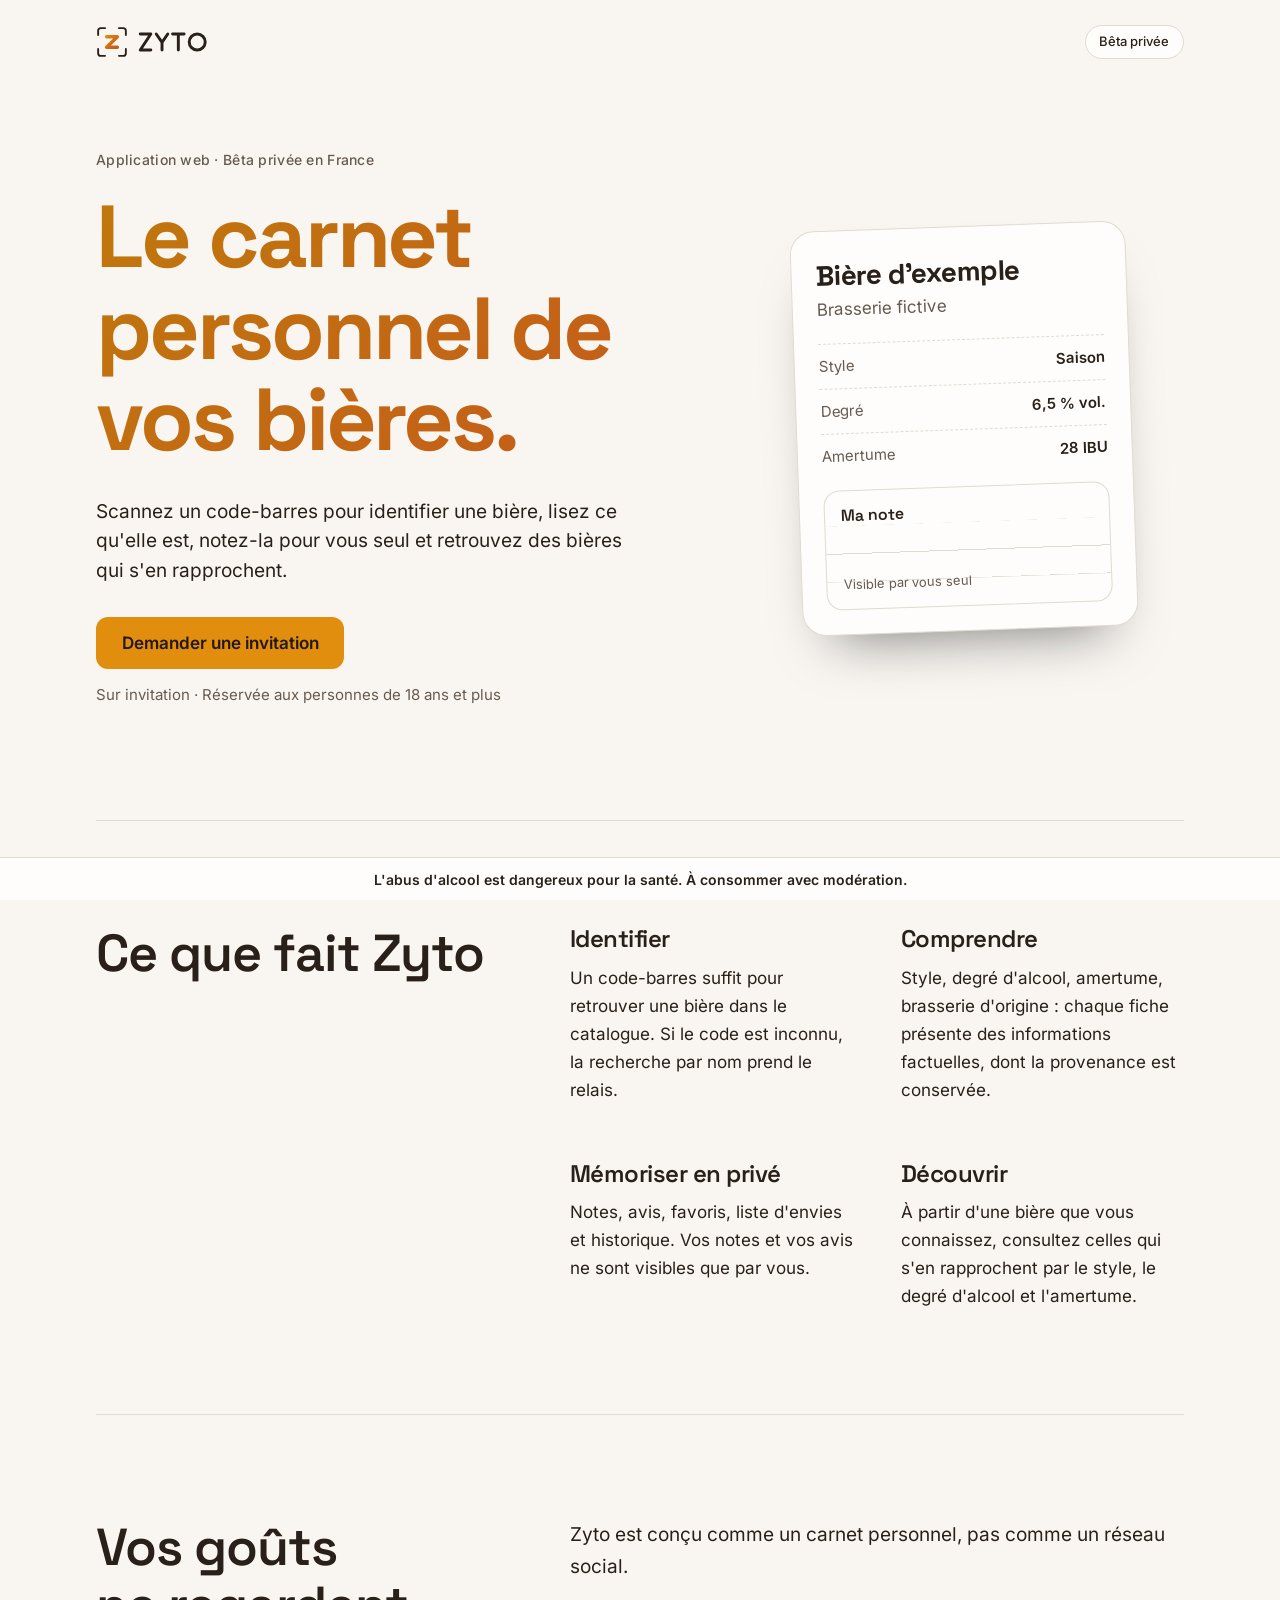
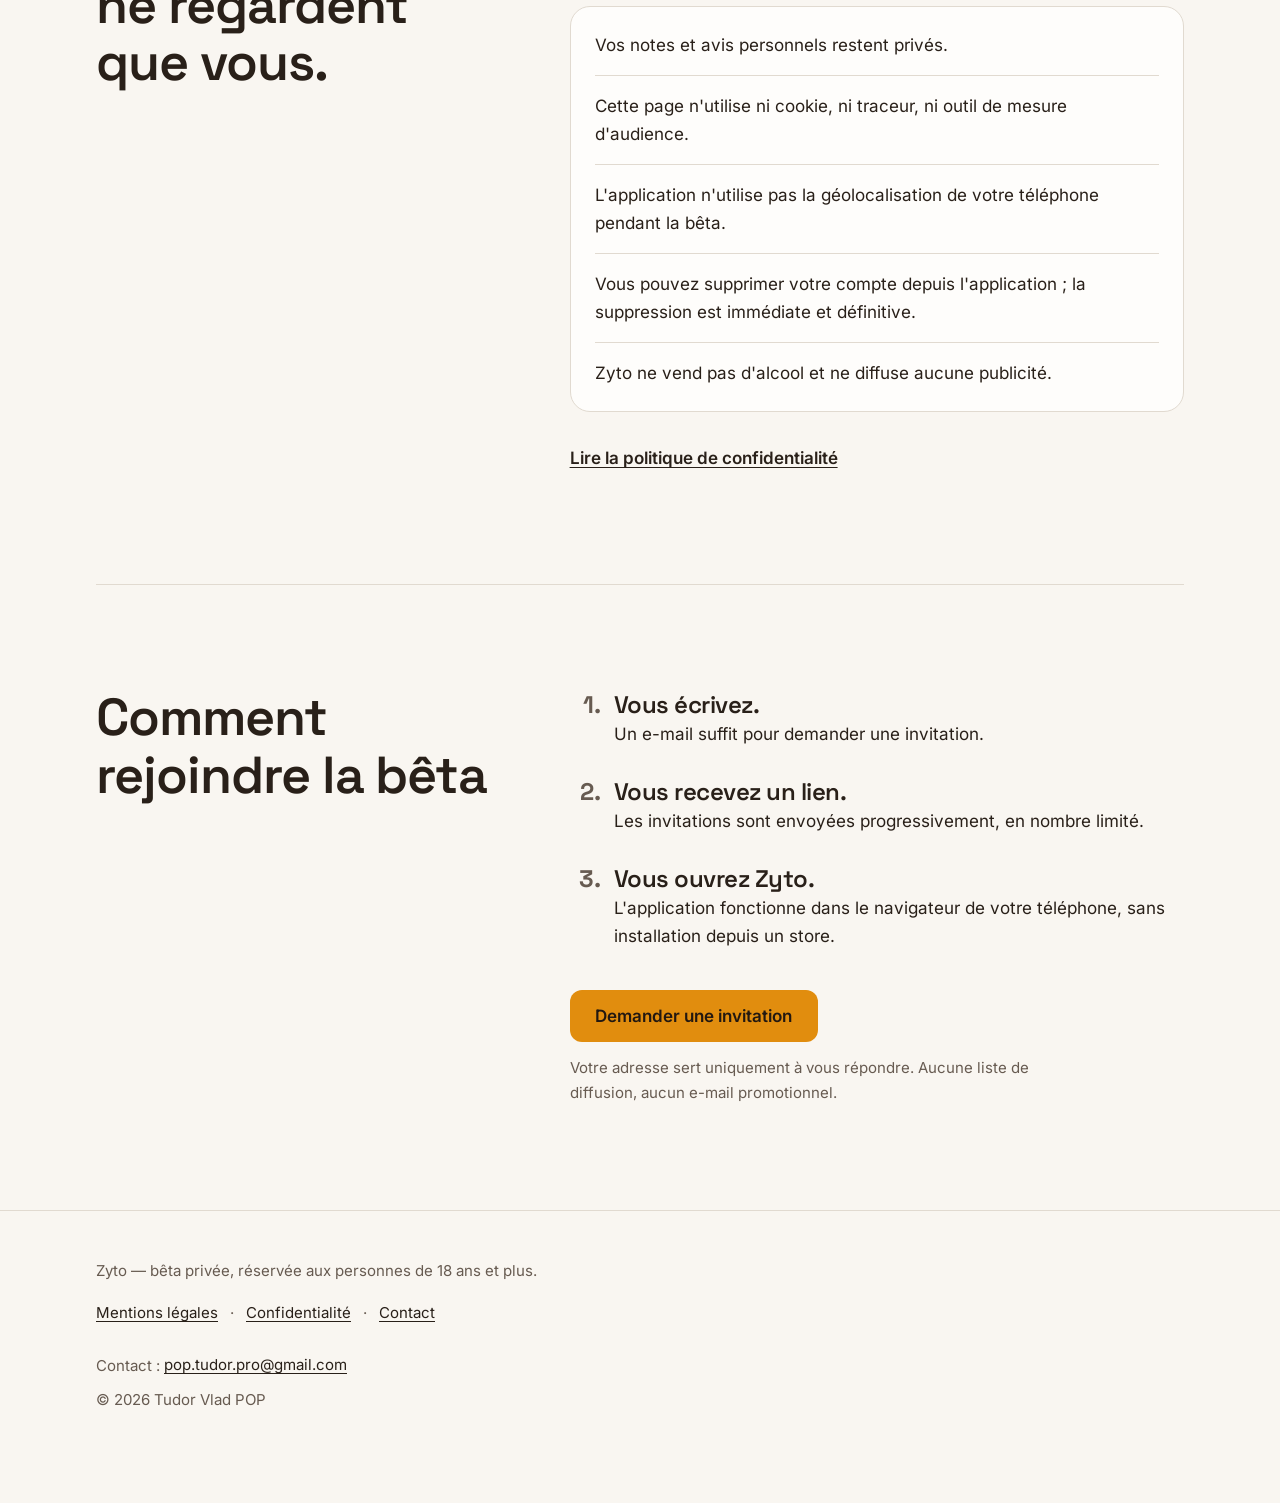
==== commit 3e251cb0: "Revert "Feat/landing v2"" ====
--- a/index.html
+++ b/index.html
@@ -2,7 +2,7 @@
 <html lang="fr">
 <head>
 <meta charset="utf-8">
-<meta http-equiv="Content-Security-Policy" content="default-src 'none'; script-src 'self'; style-src 'self'; font-src 'self'; img-src 'self'; base-uri 'none'; form-action 'none'">
+<meta http-equiv="Content-Security-Policy" content="default-src 'none'; style-src 'self'; font-src 'self'; img-src 'self'; base-uri 'none'; form-action 'none'">
 <meta name="referrer" content="no-referrer">
 <meta name="viewport" content="width=device-width, initial-scale=1, viewport-fit=cover">
 <meta name="color-scheme" content="dark light">
@@ -18,83 +18,111 @@
 <link rel="preload" href="assets/fonts/space-grotesk-latin-wght-normal.woff2" as="font" type="font/woff2" crossorigin>
 <link rel="preload" href="assets/fonts/inter-latin-wght-normal.woff2" as="font" type="font/woff2" crossorigin>
 <link rel="stylesheet" href="assets/css/style.css">
-<script src="assets/js/demo.js" defer></script>
 </head>
 <body>
 
-<header class="top">
-  <svg xmlns="http://www.w3.org/2000/svg" viewBox="0 0 418 120" role="img" aria-label="Zyto"><title>Zyto</title><defs><linearGradient id="zg" x1="0" y1="0" x2="1" y2="1"><stop class="zyto-g1" offset="0" stop-color="#F4A825"/><stop class="zyto-g2" offset="1" stop-color="#E66E19"/></linearGradient></defs><g fill="none" stroke="currentColor" stroke-width="7" stroke-linecap="round"><path d="M8 34v-16q0 -10 10 -10h16"/><path d="M112 34v-16q0 -10 -10 -10h-16"/><path d="M8 86v16q0 10 10 10h16"/><path d="M112 86v16q0 10 -10 10h-16"/></g><path d="M40 40h40l-40 40h40" fill="none" stroke="url(#zg)" stroke-width="13" stroke-linecap="round" stroke-linejoin="round"/><g fill="none" stroke="currentColor" stroke-width="11" stroke-linecap="round" stroke-linejoin="round"><path d="M166 30h39.6l-39.6 60h39.6M226.0 30l21.6 31.2l21.6 -31.2M247.6 61.2v28.8M287.2 30h43.2M308.8 30v60"/><circle cx="379.6" cy="60.0" r="30.0"/></g></svg>
-  <span class="badge">Bêta privée</span>
+<header class="entete">
+  <div class="wrap">
+    <div class="logo">
+      <svg xmlns="http://www.w3.org/2000/svg" viewBox="0 0 418 120" role="img" aria-label="Zyto"><title>Zyto</title><defs><linearGradient id="zg" x1="0" y1="0" x2="1" y2="1"><stop class="zyto-g1" offset="0" stop-color="#F4A825"/><stop class="zyto-g2" offset="1" stop-color="#E66E19"/></linearGradient></defs><g fill="none" stroke="currentColor" stroke-width="7" stroke-linecap="round"><path d="M8 34v-16q0 -10 10 -10h16"/><path d="M112 34v-16q0 -10 -10 -10h-16"/><path d="M8 86v16q0 10 10 10h16"/><path d="M112 86v16q0 10 -10 10h-16"/></g><path d="M40 40h40l-40 40h40" fill="none" stroke="url(#zg)" stroke-width="13" stroke-linecap="round" stroke-linejoin="round"/><g fill="none" stroke="currentColor" stroke-width="11" stroke-linecap="round" stroke-linejoin="round"><path d="M166 30h39.6l-39.6 60h39.6M226.0 30l21.6 31.2l21.6 -31.2M247.6 61.2v28.8M287.2 30h43.2M308.8 30v60"/><circle cx="379.6" cy="60.0" r="30.0"/></g></svg>
+    </div>
+    <span class="pastille">Bêta privée</span>
+  </div>
 </header>
 
 <main>
-  <section class="hero">
-    <div>
-      <h1>Le carnet personnel de vos bières</h1>
-      <p class="lead">Un scan suffit pour savoir quelle bière vous tenez. Regardez la démo ou prenez la main.</p>
-      <a class="cta" href="mailto:pop.tudor.pro@gmail.com?subject=Demande%20d'invitation%20%E2%80%94%20b%C3%AAta%20Zyto&amp;body=Bonjour%2C%0D%0A%0D%0AJe%20souhaite%20recevoir%20une%20invitation%20%C3%A0%20la%20b%C3%AAta%20priv%C3%A9e%20de%20Zyto.%0D%0AJe%20confirme%20avoir%2018%C2%A0ans%20ou%20plus.%0D%0A%0D%0APr%C3%A9nom%C2%A0%3A%0D%0AT%C3%A9l%C3%A9phone%20utilis%C3%A9%20(iPhone%20%2F%20Android)%C2%A0%3A">Demander une invitation</a>
-      <p class="fine">Bêta privée sur invitation pour les 18&nbsp;ans et plus</p>
-    </div>
+  <div class="wrap">
 
-    <div class="stage" id="stage">
-      <div class="phone">
-        <div class="screen">
-          <div class="appbar"><span>Zyto</span><small>Démonstration</small></div>
-          <div class="scenes">
-            <div class="scene" id="s0"></div>
-            <div class="scene" id="s1"></div>
-            <div class="scene" id="s2"></div>
-            <div class="scene" id="s3"></div>
-          </div>
+    <section class="hero">
+      <div>
+        <p class="surtitre">Application web · Bêta privée en France</p>
+        <h1>Le carnet personnel de vos bières.</h1>
+        <p class="soustitre">Scannez un code-barres pour identifier une bière, lisez ce qu'elle est, notez-la pour vous seul et retrouvez des bières qui s'en rapprochent.</p>
+        <a class="bouton" href="mailto:pop.tudor.pro@gmail.com?subject=Demande%20d'invitation%20%E2%80%94%20b%C3%AAta%20Zyto&amp;body=Bonjour%2C%0D%0A%0D%0AJe%20souhaite%20recevoir%20une%20invitation%20%C3%A0%20la%20b%C3%AAta%20priv%C3%A9e%20de%20Zyto.%0D%0AJe%20confirme%20avoir%2018%C2%A0ans%20ou%20plus.%0D%0A%0D%0APr%C3%A9nom%C2%A0%3A%0D%0AT%C3%A9l%C3%A9phone%20utilis%C3%A9%20(iPhone%20%2F%20Android)%C2%A0%3A">Demander une invitation</a>
+        <p class="discret">Sur invitation · Réservée aux personnes de 18&nbsp;ans et plus</p>
+      </div>
+
+      <div class="fiche" role="img" aria-label="Exemple de fiche bière dans Zyto, avec des données fictives.">
+        <span class="fiche-nom">Bière d'exemple</span>
+        <span class="fiche-brasserie">Brasserie fictive</span>
+        <div class="fiche-ligne"><span>Style</span><span>Saison</span></div>
+        <div class="fiche-ligne"><span>Degré</span><span>6,5&nbsp;% vol.</span></div>
+        <div class="fiche-ligne"><span>Amertume</span><span>28&nbsp;IBU</span></div>
+        <div class="fiche-note"><span>Ma note</span><span>Visible par vous seul</span></div>
+      </div>
+    </section>
+
+    <section class="section" aria-labelledby="benefices">
+      <h2 id="benefices">Ce que fait Zyto</h2>
+      <div class="benefices">
+        <div>
+          <h3>Identifier</h3>
+          <p>Un code-barres suffit pour retrouver une bière dans le catalogue. Si le code est inconnu, la recherche par nom prend le relais.</p>
+        </div>
+        <div>
+          <h3>Comprendre</h3>
+          <p>Style, degré d'alcool, amertume, brasserie d'origine&nbsp;: chaque fiche présente des informations factuelles, dont la provenance est conservée.</p>
+        </div>
+        <div>
+          <h3>Mémoriser en privé</h3>
+          <p>Notes, avis, favoris, liste d'envies et historique. Vos notes et vos avis ne sont visibles que par vous.</p>
+        </div>
+        <div>
+          <h3>Découvrir</h3>
+          <p>À partir d'une bière que vous connaissez, consultez celles qui s'en rapprochent par le style, le degré d'alcool et l'amertume.</p>
         </div>
       </div>
-      <ol class="steps" aria-label="Étapes de la démonstration">
-        <li><button data-go="0">Scanner</button></li>
-        <li><button data-go="1">Comprendre</button></li>
-        <li><button data-go="2">Noter</button></li>
-        <li><button data-go="3">Découvrir</button></li>
-      </ol>
-      <button class="replay" id="replay" hidden>Relancer la lecture automatique</button>
-    </div>
-  </section>
-
-  <div class="wrap">
-    <section class="shelf">
-      <h2>Essayez avec une autre bière</h2>
-      <p class="sub">Touchez une bouteille pour relancer la démo.</p>
-      <div class="row" id="row"></div>
-      <p class="fict">Ces bières et ces brasseries sont inventées pour la démo.</p>
     </section>
 
-    <section class="block">
-      <h2>Vos goûts ne regardent que vous</h2>
-      <ul>
-        <li>Vos notes et vos avis restent privés.</li>
-        <li>Cette page ne dépose aucun cookie et ne vous suit pas.</li>
-        <li>L'application ne géolocalise pas votre téléphone pendant la bêta.</li>
-        <li>La suppression de votre compte est immédiate et définitive.</li>
-        <li>Zyto ne vend pas d'alcool et ne diffuse aucune publicité.</li>
-      </ul>
+    <section class="section" aria-labelledby="vie-privee">
+      <h2 id="vie-privee">Vos goûts ne regardent que vous.</h2>
+      <div>
+        <p class="intro">Zyto est conçu comme un carnet personnel, pas comme un réseau social.</p>
+        <ul class="liste">
+          <li>Vos notes et avis personnels restent privés.</li>
+          <li>Cette page n'utilise ni cookie, ni traceur, ni outil de mesure d'audience.</li>
+          <li>L'application n'utilise pas la géolocalisation de votre téléphone pendant la bêta.</li>
+          <li>Vous pouvez supprimer votre compte depuis l'application&nbsp;; la suppression est immédiate et définitive.</li>
+          <li>Zyto ne vend pas d'alcool et ne diffuse aucune publicité.</li>
+        </ul>
+        <a class="lien" href="mentions-legales.html#confidentialite">Lire la politique de confidentialité</a>
+      </div>
     </section>
 
-    <section class="block">
-      <h2>Comment rejoindre la bêta</h2>
-      <ol>
-        <li><strong>Écrivez-nous.</strong> Un simple e-mail suffit.</li>
-        <li><strong>Recevez votre lien.</strong> Les invitations partent petit à petit.</li>
-        <li><strong>Ouvrez Zyto.</strong> Tout se passe dans le navigateur de votre téléphone sans rien installer.</li>
-      </ol>
-      <a class="cta" href="mailto:pop.tudor.pro@gmail.com?subject=Demande%20d'invitation%20%E2%80%94%20b%C3%AAta%20Zyto&amp;body=Bonjour%2C%0D%0A%0D%0AJe%20souhaite%20recevoir%20une%20invitation%20%C3%A0%20la%20b%C3%AAta%20priv%C3%A9e%20de%20Zyto.%0D%0AJe%20confirme%20avoir%2018%C2%A0ans%20ou%20plus.%0D%0A%0D%0APr%C3%A9nom%C2%A0%3A%0D%0AT%C3%A9l%C3%A9phone%20utilis%C3%A9%20(iPhone%20%2F%20Android)%C2%A0%3A">Demander une invitation</a>
-      <p class="fine">Votre adresse sert seulement à vous répondre. Vous ne recevrez aucune publicité.</p>
+    <section class="section" aria-labelledby="beta">
+      <h2 id="beta">Comment rejoindre la bêta</h2>
+      <div>
+        <ol class="etapes">
+          <li><strong>Vous écrivez.</strong> Un e-mail suffit pour demander une invitation.</li>
+          <li><strong>Vous recevez un lien.</strong> Les invitations sont envoyées progressivement, en nombre limité.</li>
+          <li><strong>Vous ouvrez Zyto.</strong> L'application fonctionne dans le navigateur de votre téléphone, sans installation depuis un store.</li>
+        </ol>
+        <a class="bouton" href="mailto:pop.tudor.pro@gmail.com?subject=Demande%20d'invitation%20%E2%80%94%20b%C3%AAta%20Zyto&amp;body=Bonjour%2C%0D%0A%0D%0AJe%20souhaite%20recevoir%20une%20invitation%20%C3%A0%20la%20b%C3%AAta%20priv%C3%A9e%20de%20Zyto.%0D%0AJe%20confirme%20avoir%2018%C2%A0ans%20ou%20plus.%0D%0A%0D%0APr%C3%A9nom%C2%A0%3A%0D%0AT%C3%A9l%C3%A9phone%20utilis%C3%A9%20(iPhone%20%2F%20Android)%C2%A0%3A">Demander une invitation</a>
+        <p class="discret">Votre adresse sert uniquement à vous répondre. Aucune liste de diffusion, aucun e-mail promotionnel.</p>
+      </div>
     </section>
+
   </div>
 </main>
 
-<footer>
-  <p>Zyto est en bêta privée et s'adresse aux personnes de 18&nbsp;ans et plus.</p>
-  <p class="foot-links"><a href="mentions-legales.html#mentions">Mentions légales</a><a href="mentions-legales.html#confidentialite">Confidentialité</a><a href="mailto:pop.tudor.pro@gmail.com">Contact</a></p>
+<footer class="pied">
+  <div class="wrap">
+    <p>Zyto — bêta privée, réservée aux personnes de 18&nbsp;ans et plus.</p>
+    <nav aria-label="Pied de page">
+      <ul>
+        <li><a href="mentions-legales.html#mentions">Mentions légales</a></li>
+        <li><a href="mentions-legales.html#confidentialite">Confidentialité</a></li>
+        <li><a href="mailto:pop.tudor.pro@gmail.com">Contact</a></li>
+      </ul>
+    </nav>
+    <p>Contact&nbsp;: <a href="mailto:pop.tudor.pro@gmail.com">pop.tudor.pro@gmail.com</a></p>
+    <p>© 2026 Tudor Vlad POP</p>
+  </div>
 </footer>
-<div class="health" role="note" aria-label="Message sanitaire">L'abus d'alcool est dangereux pour la santé. À consommer avec modération.</div>
+
+<aside class="sanitaire" aria-label="Message sanitaire">
+  <p>L'abus d'alcool est dangereux pour la santé. À consommer avec modération.</p>
+</aside>
 
 </body>
 </html>
--- a/assets/css/style.css
+++ b/assets/css/style.css
@@ -16,190 +16,498 @@
   font-display: swap;
 }
 
-:root{
-  color-scheme:dark;
-  --bg:hsl(220 20% 7%); --fg:hsl(40 20% 92%); --primary:hsl(38 90% 55%); --primary-fg:hsl(220 20% 7%);
-  --muted:hsl(220 10% 60%); --card:hsl(220 18% 11%); --raised:hsl(220 16% 16%); --border:hsl(220 15% 18%);
-  --gold:hsl(38 90% 55%); --amber:hsl(25 80% 50%); --h1-from:var(--gold); --h1-to:var(--amber);
-  --success:hsl(145 55% 45%); --star:hsl(45 100% 60%); --shadow:hsl(220 40% 2%);
-  --display:"Space Grotesk",system-ui,sans-serif; --body:"Inter",system-ui,sans-serif;
-}
-@media (prefers-color-scheme: light){
-  :root{
-    color-scheme:light;
-    --bg:hsl(40 40% 96%); --fg:hsl(25 25% 13%); --primary:hsl(36 88% 47%); --primary-fg:hsl(26 35% 10%);
-    --muted:hsl(28 12% 36%); --card:hsl(42 55% 99%); --raised:hsl(38 34% 93%); --border:hsl(36 22% 85%);
-    --gold:hsl(36 88% 45%); --amber:hsl(22 76% 44%); --h1-from:hsl(36 88% 40%); --h1-to:var(--amber);
-    --success:hsl(148 52% 30%); --star:hsl(38 92% 44%); --shadow:hsl(30 25% 35%);
-  }
-}
-*{box-sizing:border-box}
-html{-webkit-text-size-adjust:100%;scroll-padding-bottom:6rem}
-body{margin:0;background:var(--bg);color:var(--fg);font:400 1rem/1.55 var(--body);overflow-x:hidden}
-h1,h2,h3{font-family:var(--display);line-height:1.08;margin:0;letter-spacing:-.02em}
-p{margin:0}
-button{font:inherit;color:inherit;cursor:pointer}
-:focus-visible{outline:3px solid var(--fg);outline-offset:3px;border-radius:6px}
-.wrap{max-width:1080px;margin:0 auto;padding:0 20px}
-
-/* En-tête */
-.top,.entete .wrap{display:flex;align-items:center;justify-content:space-between;padding:18px 20px;max-width:1080px;margin:0 auto}
-.top svg,.logo svg{height:34px;width:auto;display:block}
-.zyto-g1{stop-color:var(--gold)} .zyto-g2{stop-color:var(--amber)}
-.badge,.pastille{font-size:.8rem;font-weight:500;color:var(--muted);border:1px solid var(--border);border-radius:999px;padding:5px 12px}
-
-/* Hero */
-.hero{display:grid;gap:28px;padding:12px 20px 8px;max-width:1080px;margin:0 auto}
-.hero h1{font-size:clamp(2.5rem,11vw,4.6rem)}
-.hero h1,.page h1{font-weight:700;background:linear-gradient(135deg,var(--h1-from),var(--h1-to));-webkit-background-clip:text;background-clip:text;color:transparent;padding-bottom:.08em}
-.lead{font-size:1.1rem;color:var(--fg);max-width:34ch;margin-top:16px}
-.cta{display:inline-flex;align-items:center;justify-content:center;min-height:52px;padding:0 26px;margin-top:22px;border-radius:14px;background:var(--primary);color:var(--primary-fg);font:600 1.02rem var(--display);text-decoration:none;border:0}
-.cta:hover{filter:brightness(1.06)}
-.fine{font-size:.85rem;color:var(--muted);margin-top:12px}
-
-/* Scène : téléphone */
-.stage{display:grid;justify-items:center;gap:16px}
-.phone{position:relative;width:min(320px,86vw);aspect-ratio:9/18.2;border-radius:44px;background:#05070a;padding:10px;
-  box-shadow:0 30px 70px -30px var(--shadow),0 0 0 1px hsl(220 15% 22%),0 0 90px -20px hsl(38 90% 55%/.28)}
-.screen{position:relative;height:100%;border-radius:35px;background:var(--bg);overflow:hidden;display:flex;flex-direction:column}
-.appbar{display:flex;align-items:center;justify-content:space-between;padding:16px 18px 8px;font:700 1.05rem var(--display)}
-.appbar span{background:linear-gradient(135deg,var(--gold),var(--amber));-webkit-background-clip:text;background-clip:text;color:transparent}
-.appbar small{font:500 .7rem var(--body);color:var(--muted)}
-.scenes{position:relative;flex:1}
-.scene{position:absolute;inset:0;padding:6px 18px 18px;display:flex;flex-direction:column;opacity:0;visibility:hidden;transform:translateY(14px);transition:opacity .35s,transform .35s,visibility 0s .35s}
-.scene.on{opacity:1;visibility:visible;transform:none;transition:opacity .35s,transform .35s}
-.s-btn{margin-top:auto;min-height:46px;border-radius:12px;border:0;background:var(--primary);color:var(--primary-fg);font:600 .92rem var(--display)}
-.s-btn.ghost{background:transparent;border:1px solid var(--border);color:var(--fg)}
-
-/* 1. Scanner */
-.scan{position:relative;flex:1;display:grid;place-items:center}
-.scan-bottle{height:62%;margin-top:-34%;filter:drop-shadow(0 14px 22px hsl(220 40% 2%/.5))}
-.scan-bottle svg{height:100%;width:auto;display:block}
-.code{position:absolute;left:50%;top:56%;width:170px;height:104px;transform:translateX(-50%);display:grid;place-items:center}
-.code-card{width:138px;height:74px;border-radius:8px;background:#fff;display:grid;place-items:center;overflow:hidden}
-.code-card svg{width:118px;height:54px}
-.code i{position:absolute;width:26px;height:26px;border:3px solid var(--fg);border-radius:9px}
-.code i:nth-child(1){left:0;top:0;border-right:0;border-bottom:0;border-radius:9px 0 0 0}
-.code i:nth-child(2){right:0;top:0;border-left:0;border-bottom:0;border-radius:0 9px 0 0}
-.code i:nth-child(3){left:0;bottom:0;border-right:0;border-top:0;border-radius:0 0 0 9px}
-.code i:nth-child(4){right:0;bottom:0;border-left:0;border-top:0;border-radius:0 0 9px 0}
-.laser{position:absolute;left:10px;right:10px;top:12px;height:3px;border-radius:3px;background:var(--gold);box-shadow:0 0 14px 3px hsl(38 90% 55%/.7)}
-.scene.on .laser{animation:sweep 1.1s ease-in-out infinite alternate}
-@keyframes sweep{to{transform:translateY(78px)}}
-.scan.found .laser{animation:none;opacity:0}
-.scan.found .code i{border-color:var(--success)}
-.scan-status{position:absolute;bottom:4px;left:0;right:0;text-align:center;font-size:.88rem;color:var(--muted)}
-.scan.found .scan-status{color:var(--success);font-weight:600}
-
-/* 2. Comprendre */
-.f-head{display:flex;gap:14px;align-items:center;padding:6px 0 14px}
-.f-bottle{flex:none;width:58px;height:118px;border-radius:14px;background:var(--card);border:1px solid var(--border);display:grid;place-items:center}
-.f-bottle svg{height:100px;width:auto}
-.f-brew{font-size:.78rem;color:var(--muted)}
-.f-head h3{font-size:1.45rem;margin:2px 0 8px}
-.chip{display:inline-block;font-size:.76rem;font-weight:500;padding:4px 10px;border-radius:999px;background:var(--raised);color:var(--fg);border:1px solid var(--border)}
-.chip.style{background:hsl(38 90% 55%/.16);border-color:hsl(38 90% 55%/.35)}
-.stats{display:grid;grid-template-columns:1fr 1fr;gap:10px;margin:0}
-.stat{background:var(--card);border:1px solid var(--border);border-radius:14px;padding:10px 12px}
-.stat dt{font-size:.72rem;color:var(--muted)}
-.stat dd{margin:2px 0 0;font:700 1.3rem var(--display)}
-.stat dd small{font:500 .72rem var(--body);color:var(--muted)}
-.gauge{height:6px;border-radius:6px;background:var(--raised);margin-top:8px;overflow:hidden}
-.gauge b{display:block;height:100%;width:0;border-radius:6px;background:linear-gradient(90deg,var(--gold),var(--amber))}
-.f-label{font-size:.76rem;color:var(--muted);margin:14px 0 7px}
-.chips{display:flex;flex-wrap:wrap;gap:6px}
-.scene .chips .chip{opacity:0;transform:translateY(6px)}
-.scene.on .chips .chip{opacity:1;transform:none;transition:opacity .3s,transform .3s}
-.scene.on .chips .chip:nth-child(2){transition-delay:.12s}.scene.on .chips .chip:nth-child(3){transition-delay:.24s}
-.scene.on .chips .chip:nth-child(4){transition-delay:.36s}.scene.on .chips .chip:nth-child(5){transition-delay:.48s}
-
-/* 3. Noter */
-.rate h3{font-size:1.2rem;margin:10px 0 4px}
-.rate .sub{font-size:.8rem;color:var(--muted)}
-.stars{display:flex;gap:4px;margin:16px 0 4px}
-.stars button{width:46px;height:46px;border:0;background:none;padding:0;display:grid;place-items:center}
-.stars svg{width:36px;height:36px;fill:var(--raised);stroke:var(--border);stroke-width:1;transition:fill .15s,transform .2s}
-.stars button.lit svg{fill:var(--star);stroke:none;transform:scale(1.12)}
-.rate .chip{cursor:pointer;min-height:34px;padding:7px 12px}
-.rate .chip[aria-pressed=true]{background:hsl(38 90% 55%/.2);border-color:var(--primary)}
-.saved{display:flex;align-items:center;gap:10px;margin-top:16px;padding:10px 12px;border-radius:12px;background:var(--card);border:1px solid var(--border);font-size:.82rem;opacity:0;transform:translateY(8px);transition:opacity .3s,transform .3s}
-.saved.show{opacity:1;transform:none}
-.saved svg{flex:none;width:22px;height:22px;stroke:var(--success);fill:none;stroke-width:2.2;stroke-linecap:round;stroke-linejoin:round}
-.saved .shackle{transform:translateY(-3px) rotate(-18deg);transform-origin:17px 11px;transition:transform .35s .25s}
-.saved.show .shackle{transform:none}
-
-/* 4. Découvrir */
-.near h3{font-size:1.2rem;margin:10px 0 12px}
-.near-list{display:grid;gap:9px}
-.near-item{display:flex;align-items:center;gap:12px;width:100%;text-align:left;padding:9px 12px;border-radius:14px;background:var(--card);border:1px solid var(--border);opacity:0;transform:translateX(26px)}
-.scene.on .near-item{opacity:1;transform:none;transition:opacity .4s,transform .4s cubic-bezier(.2,.7,.2,1)}
-.scene.on .near-item:nth-child(2){transition-delay:.15s}.scene.on .near-item:nth-child(3){transition-delay:.3s}
-.near-item svg{flex:none;height:54px;width:auto}
-.near-item strong{display:block;font:600 .95rem var(--display)}
-.near-item span{display:block;font-size:.74rem;color:var(--muted)}
-.near-item em{display:block;font-style:normal;font-size:.74rem;color:var(--primary);margin-top:2px}
-button.near-item:hover{border-color:var(--primary)}
-
-/* Étapes */
-.steps{display:grid;grid-template-columns:repeat(4,1fr);gap:6px;width:min(360px,92vw);padding:0;margin:0;list-style:none}
-.steps button{width:100%;min-height:44px;border:0;background:none;padding:8px 2px 0;font-size:.78rem;font-weight:500;color:var(--muted);border-top:3px solid var(--border)}
-.steps button[aria-current=step]{color:var(--fg);border-top-color:var(--primary)}
-.replay{min-height:44px;border:0;background:none;color:var(--muted);font-size:.85rem;text-decoration:underline;text-underline-offset:3px}
-.replay[hidden]{display:none}
-
-/* Étagère */
-.shelf{padding:44px 0 8px}
-.shelf h2,.block h2{font-size:clamp(1.6rem,6vw,2.3rem)}
-.shelf .sub{color:var(--muted);margin-top:8px;max-width:46ch}
-.row{display:flex;gap:10px;overflow-x:auto;padding:22px 20px 0;margin:0 -20px;scroll-snap-type:x proximity;scrollbar-width:none}
-.row::-webkit-scrollbar{display:none}
-.pick{flex:none;width:112px;scroll-snap-align:start;border:0;background:none;padding:0 0 14px;text-align:center;border-bottom:4px solid var(--border);position:relative}
-.pick svg{height:150px;width:auto;display:block;margin:0 auto;transition:transform .25s cubic-bezier(.2,.7,.2,1)}
-.pick:hover svg,.pick[aria-pressed=true] svg{transform:translateY(-10px)}
-.pick[aria-pressed=true]{border-bottom-color:var(--primary)}
-.pick strong{display:block;font:600 .9rem var(--display);margin-top:10px}
-.pick span{font-size:.74rem;color:var(--muted)}
-.fict{font-size:.8rem;color:var(--muted);margin-top:14px}
-
-/* Blocs bas */
-.block{padding:52px 0 0}
-.block ul,.block ol{margin:18px 0 0;padding:0;list-style:none;display:grid;gap:10px;max-width:60ch}
-.block li{padding-left:18px;border-left:3px solid var(--border)}
-.block ol{counter-reset:n}
-.block ol li{counter-increment:n;border-left-color:var(--primary)}
-.block ol li strong{font-family:var(--display)}
-.block a{color:inherit}
-footer{margin-top:60px;padding:26px 20px 30px;border-top:1px solid var(--border);font-size:.85rem;color:var(--muted)}
-footer a{color:inherit;margin-right:16px;display:inline-flex;align-items:center;min-height:44px}
-.foot-links{margin-top:8px}
-.health,.sanitaire{position:sticky;bottom:0;z-index:5;background:var(--card);border-top:1px solid var(--border);text-align:center;font-size:.78rem;font-weight:500;padding:9px 14px calc(9px + env(safe-area-inset-bottom,0px))}
-
-@media (min-width:860px){
-  .hero{grid-template-columns:1fr auto;align-items:center;gap:60px;padding-top:36px}
-  .row{overflow:visible;justify-content:space-between}
-  .pick{width:140px}
-}
-@media (prefers-reduced-motion: reduce){
-  *,*::before,*::after{animation:none!important;transition:none!important}
-}
-
-/* Pages de texte (mentions légales, 404) : balisage V1 inchangé */
-a{color:inherit;text-underline-offset:.2em}
-.logo{display:flex;align-items:center;min-height:44px;color:var(--fg)}
-body:has(.page){min-height:100vh;min-height:100dvh;display:flex;flex-direction:column}
-body:has(.page) main{flex:1}
-.page{padding-top:28px;padding-bottom:20px}
-.page h1{font-size:clamp(2.25rem,8.5vw,3.75rem)}
-.page>p{margin-top:1.5rem}
-.texte{max-width:42rem;margin-top:4rem;padding-top:3rem;border-top:1px solid var(--border);font-size:1.0625rem;line-height:1.65}
-.texte h2{font-size:clamp(1.75rem,6vw,2.5rem);font-weight:600}
-.texte h3{margin-top:2.5rem;font-size:1.25rem;font-weight:600}
-.texte p,.texte ul{margin-block:.75rem 0}
-.texte ul{padding-left:1.25rem}
-.texte li+li{margin-top:.6rem}
-.texte a{overflow-wrap:anywhere}
-.discret{color:var(--muted);font-size:.9375rem}
-.lien{display:inline-flex;align-items:center;min-height:44px;font-weight:600}
-.pied{padding-left:0;padding-right:0}
-.pied ul{display:flex;flex-wrap:wrap;margin:0;padding:0;list-style:none}
-@media (forced-colors:active){.hero h1,.page h1,.appbar span{background:none;color:CanvasText}}
+/* ---------- Thème : sombre par défaut ---------- */
+
+:root {
+  color-scheme: dark;
+  --background: 220 20% 7%;
+  --foreground: 40 20% 92%;
+  --primary: 38 90% 55%;
+  --primary-foreground: 220 20% 7%;
+  --muted-foreground: 220 10% 60%;
+  --card: 220 18% 11%;
+  --border: 220 15% 18%;
+  --gold: 38 90% 55%;
+  --amber: 25 80% 50%;
+  --h1-from: var(--gold);
+  --h1-to: var(--amber);
+  --radius: 0.75rem;
+  --gutter: max(1.25rem, env(safe-area-inset-left), env(safe-area-inset-right));
+  --titres: "Space Grotesk", system-ui, sans-serif;
+  --texte: "Inter", system-ui, sans-serif;
+}
+
+@media (prefers-color-scheme: light) {
+  :root {
+    color-scheme: light;
+    --background: 40 40% 96%;
+    --foreground: 25 25% 13%;
+    --primary: 36 88% 47%;
+    --primary-foreground: 26 35% 10%;
+    --muted-foreground: 28 12% 36%;
+    --card: 42 55% 99%;
+    --border: 36 22% 85%;
+    --gold: 36 88% 45%;
+    --amber: 22 76% 44%;
+    /* dégradé du h1 : gold assombri pour atteindre 3:1 sur le fond clair */
+    --h1-from: 36 88% 40%;
+    --h1-to: 22 76% 44%;
+  }
+}
+
+/* ---------- Base ---------- */
+
+*,
+*::before,
+*::after {
+  box-sizing: border-box;
+}
+
+html {
+  /* le focus clavier ne se retrouve pas sous le bandeau sanitaire */
+  scroll-padding-bottom: 6rem;
+  -webkit-text-size-adjust: 100%;
+  text-size-adjust: 100%;
+}
+
+body {
+  margin: 0;
+  min-height: 100vh;
+  min-height: 100dvh;
+  display: flex;
+  flex-direction: column;
+  background: hsl(var(--background));
+  color: hsl(var(--foreground));
+  font: 400 1.0625rem/1.65 var(--texte);
+}
+
+main {
+  flex: 1;
+}
+
+h1,
+h2,
+h3 {
+  margin: 0;
+  font-family: var(--titres);
+  letter-spacing: -0.02em;
+  text-wrap: balance;
+  overflow-wrap: break-word;
+}
+
+h1 {
+  font-size: clamp(2.75rem, 11vw, 5.5rem);
+  font-weight: 700;
+  line-height: 1.04;
+  letter-spacing: -0.035em;
+  padding-bottom: 0.08em;
+  color: hsl(var(--h1-from));
+}
+
+@supports ((-webkit-background-clip: text) or (background-clip: text)) {
+  h1 {
+    background: linear-gradient(135deg, hsl(var(--h1-from)), hsl(var(--h1-to)));
+    -webkit-background-clip: text;
+    background-clip: text;
+    color: transparent;
+  }
+}
+
+@media (forced-colors: active) {
+  h1 {
+    background: none;
+    color: CanvasText;
+  }
+}
+
+h2 {
+  font-size: clamp(2rem, 7.5vw, 3.25rem);
+  font-weight: 600;
+  line-height: 1.1;
+}
+
+h3 {
+  font-size: 1.5rem;
+  font-weight: 600;
+  line-height: 1.2;
+}
+
+p {
+  margin: 0;
+}
+
+a {
+  color: inherit;
+  text-decoration-thickness: 0.08em;
+  text-underline-offset: 0.2em;
+}
+
+:focus-visible {
+  outline: 3px solid hsl(var(--foreground));
+  outline-offset: 3px;
+  border-radius: 0.25rem;
+}
+
+.wrap {
+  width: min(100% - 2 * var(--gutter), 68rem);
+  margin-inline: auto;
+}
+
+.discret {
+  color: hsl(var(--muted-foreground));
+  font-size: 0.9375rem;
+}
+
+/* ---------- En-tête ---------- */
+
+.entete .wrap {
+  display: flex;
+  align-items: center;
+  justify-content: space-between;
+  gap: 1rem;
+  padding-block: 1.25rem;
+}
+
+.logo {
+  display: flex;
+  align-items: center;
+  min-height: 2.75rem;
+  color: hsl(var(--foreground));
+}
+
+.logo svg {
+  display: block;
+  height: 2rem;
+  width: auto;
+}
+
+.zyto-g1 {
+  stop-color: hsl(var(--gold));
+}
+
+.zyto-g2 {
+  stop-color: hsl(var(--amber));
+}
+
+.pastille {
+  padding: 0.3rem 0.85rem;
+  border: 1px solid hsl(var(--border));
+  border-radius: 999px;
+  background: hsl(var(--card));
+  font-size: 0.8125rem;
+  font-weight: 500;
+  white-space: nowrap;
+}
+
+/* ---------- Hero ---------- */
+
+.hero {
+  display: grid;
+  gap: 3.5rem;
+  padding-block: 2.5rem 5rem;
+}
+
+.surtitre {
+  margin-bottom: 1.25rem;
+  color: hsl(var(--muted-foreground));
+  font-size: 0.875rem;
+  font-weight: 500;
+  letter-spacing: 0.02em;
+}
+
+.soustitre {
+  max-width: 34rem;
+  margin-block: 1.5rem 2rem;
+  font-size: 1.1875rem;
+  line-height: 1.55;
+}
+
+.bouton {
+  display: inline-flex;
+  align-items: center;
+  justify-content: center;
+  min-height: 3.25rem;
+  padding: 0.5rem 1.6rem;
+  border-radius: var(--radius);
+  background: hsl(var(--primary));
+  color: hsl(var(--primary-foreground));
+  font-weight: 600;
+  text-decoration: none;
+}
+
+.bouton:hover {
+  box-shadow: 0 0 0 3px hsl(var(--primary) / 0.3);
+}
+
+.bouton + .discret {
+  margin-top: 0.9rem;
+}
+
+/* Maquette de fiche bière : une page de carnet, données fictives */
+
+.fiche {
+  justify-self: center;
+  width: min(100%, 21rem);
+  padding: 1.75rem 1.5rem 1.5rem;
+  border: 1px solid hsl(var(--border));
+  border-radius: 1.5rem;
+  background: hsl(var(--card));
+  box-shadow: 0 2rem 3.5rem -2rem hsl(220 30% 4% / 0.55);
+  transform: rotate(-2deg);
+}
+
+.fiche-nom {
+  display: block;
+  font: 700 1.75rem/1.15 var(--titres);
+  letter-spacing: -0.02em;
+}
+
+.fiche-brasserie {
+  display: block;
+  margin-block: 0.25rem 1.25rem;
+  color: hsl(var(--muted-foreground));
+}
+
+.fiche-ligne {
+  display: flex;
+  justify-content: space-between;
+  gap: 1rem;
+  padding-block: 0.6rem;
+  border-top: 1px dashed hsl(var(--border));
+  font-size: 0.9375rem;
+}
+
+.fiche-ligne span:first-child,
+.fiche-note span:last-child {
+  color: hsl(var(--muted-foreground));
+}
+
+.fiche-ligne span:last-child {
+  font-weight: 600;
+}
+
+.fiche-note {
+  display: flex;
+  flex-direction: column;
+  justify-content: space-between;
+  min-height: 7.5rem;
+  margin-top: 0.75rem;
+  padding: 0.85rem 1rem;
+  border: 1px solid hsl(var(--border));
+  border-radius: 1rem;
+  /* lignes de carnet */
+  background: repeating-linear-gradient(
+      transparent 0 1.7rem,
+      hsl(var(--border)) 1.7rem calc(1.7rem + 1px)
+    )
+    0 2.2rem no-repeat;
+  background-size: 100% 3.5rem;
+  font-size: 0.8125rem;
+}
+
+.fiche-note span:first-child {
+  font: 600 1rem var(--titres);
+}
+
+/* ---------- Sections ---------- */
+
+.section {
+  display: grid;
+  gap: 2.5rem;
+  padding-block: 4.5rem;
+  border-top: 1px solid hsl(var(--border));
+}
+
+.benefices {
+  display: grid;
+  gap: 2.5rem;
+}
+
+.benefices p {
+  margin-top: 0.6rem;
+}
+
+.intro {
+  font-size: 1.1875rem;
+}
+
+.liste {
+  margin: 1.5rem 0;
+  padding: 0.5rem 1.5rem;
+  border: 1px solid hsl(var(--border));
+  border-radius: 1.25rem;
+  background: hsl(var(--card));
+  list-style: none;
+}
+
+.liste li {
+  padding-block: 1rem;
+}
+
+.liste li + li {
+  border-top: 1px solid hsl(var(--border));
+}
+
+.lien {
+  display: inline-flex;
+  align-items: center;
+  min-height: 2.75rem;
+  font-weight: 600;
+}
+
+.etapes {
+  margin: 0 0 2.5rem;
+  padding-left: 2.25rem;
+}
+
+.etapes li {
+  padding-left: 0.5rem;
+}
+
+.etapes li + li {
+  margin-top: 1.75rem;
+}
+
+.etapes li::marker {
+  color: hsl(var(--muted-foreground));
+  font: 700 1.5rem var(--titres);
+}
+
+.etapes strong {
+  display: block;
+  font: 600 1.5rem/1.2 var(--titres);
+  letter-spacing: -0.02em;
+}
+
+.section .bouton + .discret {
+  max-width: 30rem;
+}
+
+/* ---------- Pages de texte (mentions légales, 404) ---------- */
+
+.page {
+  padding-block: 2.5rem 5rem;
+}
+
+.page h1 {
+  font-size: clamp(2.25rem, 8.5vw, 3.75rem);
+}
+
+.page > p {
+  margin-top: 1.5rem;
+}
+
+.texte {
+  max-width: 42rem;
+  margin-top: 4rem;
+  padding-top: 3rem;
+  border-top: 1px solid hsl(var(--border));
+}
+
+.texte h2 {
+  font-size: clamp(1.75rem, 6vw, 2.5rem);
+}
+
+.texte h3 {
+  margin-top: 2.5rem;
+  font-size: 1.25rem;
+}
+
+.texte p,
+.texte ul {
+  margin-block: 0.75rem 0;
+}
+
+.texte ul {
+  padding-left: 1.25rem;
+}
+
+.texte li + li {
+  margin-top: 0.6rem;
+}
+
+.texte a {
+  overflow-wrap: anywhere;
+}
+
+/* ---------- Pied de page ---------- */
+
+.pied {
+  padding-block: 3rem;
+  border-top: 1px solid hsl(var(--border));
+  color: hsl(var(--muted-foreground));
+  font-size: 0.9375rem;
+}
+
+.pied ul {
+  display: flex;
+  flex-wrap: wrap;
+  margin: 0.5rem 0;
+  padding: 0;
+  list-style: none;
+}
+
+.pied li + li::before {
+  content: "·";
+  margin-inline: 0.75rem;
+}
+
+.pied a {
+  display: inline-flex;
+  align-items: center;
+  min-height: 2.75rem;
+  color: hsl(var(--foreground));
+}
+
+/* ---------- Bandeau sanitaire ----------
+   Collé en bas de l'écran (sticky sur le dernier enfant de body) : toujours
+   visible, et sa hauteur reste réservée dans le flux quelle que soit la taille
+   du texte, donc le contenu ne finit jamais dessous. */
+
+.sanitaire {
+  position: sticky;
+  bottom: 0;
+  z-index: 10;
+  padding: 0.7rem var(--gutter) calc(0.7rem + env(safe-area-inset-bottom));
+  border-top: 1px solid hsl(var(--border));
+  background: hsl(var(--card));
+  font-size: 0.875rem;
+  font-weight: 600;
+  line-height: 1.4;
+  text-align: center;
+}
+
+/* ---------- Écrans larges ---------- */
+
+@media (min-width: 48rem) {
+  .benefices {
+    grid-template-columns: 1fr 1fr;
+    gap: 3.5rem 3rem;
+  }
+}
+
+@media (min-width: 60rem) {
+  .hero {
+    grid-template-columns: 1.35fr 1fr;
+    align-items: center;
+    padding-block: 4rem 7rem;
+  }
+
+  .section {
+    grid-template-columns: 1fr 1.5fr;
+    gap: 4rem;
+    padding-block: 6.5rem;
+  }
+}
+
+/* ---------- Mouvement ---------- */
+
+@media (prefers-reduced-motion: no-preference) {
+  html {
+    scroll-behavior: smooth;
+  }
+
+  .bouton {
+    transition: box-shadow 0.15s ease-out;
+  }
+}
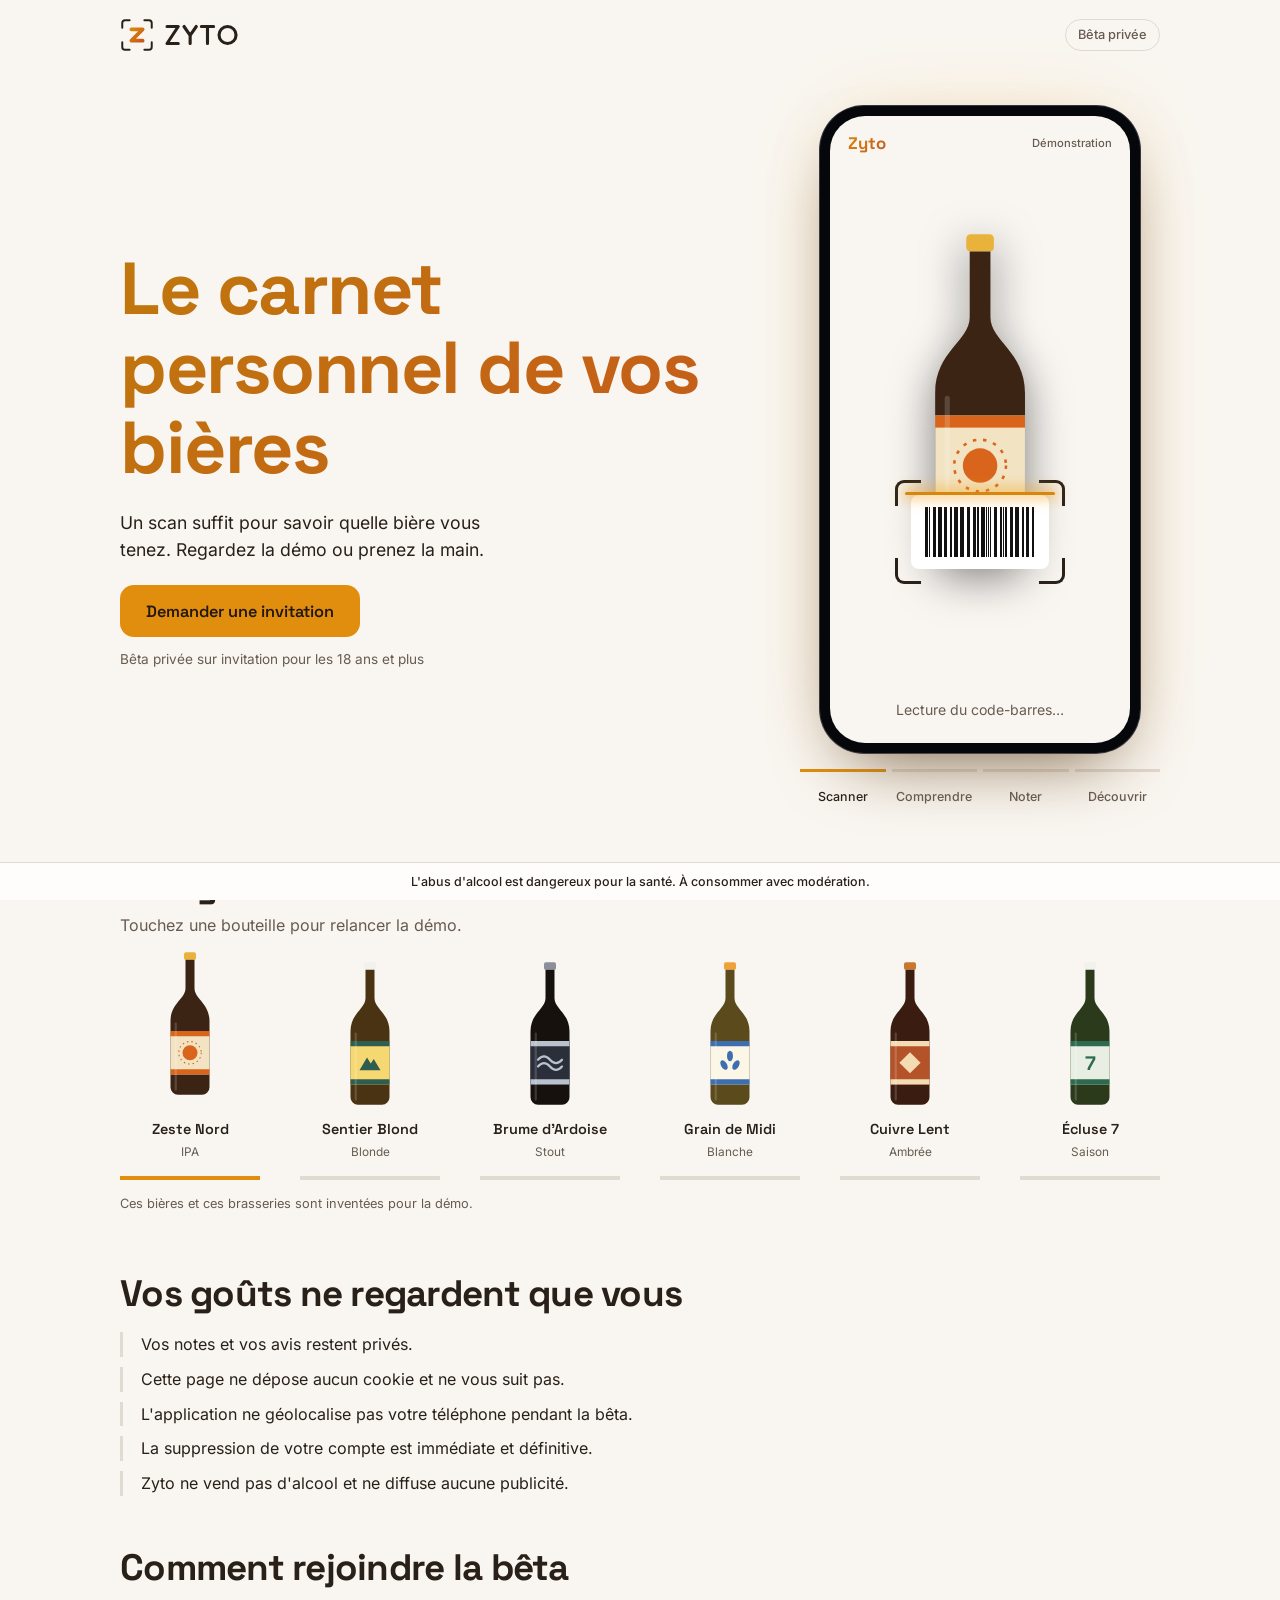
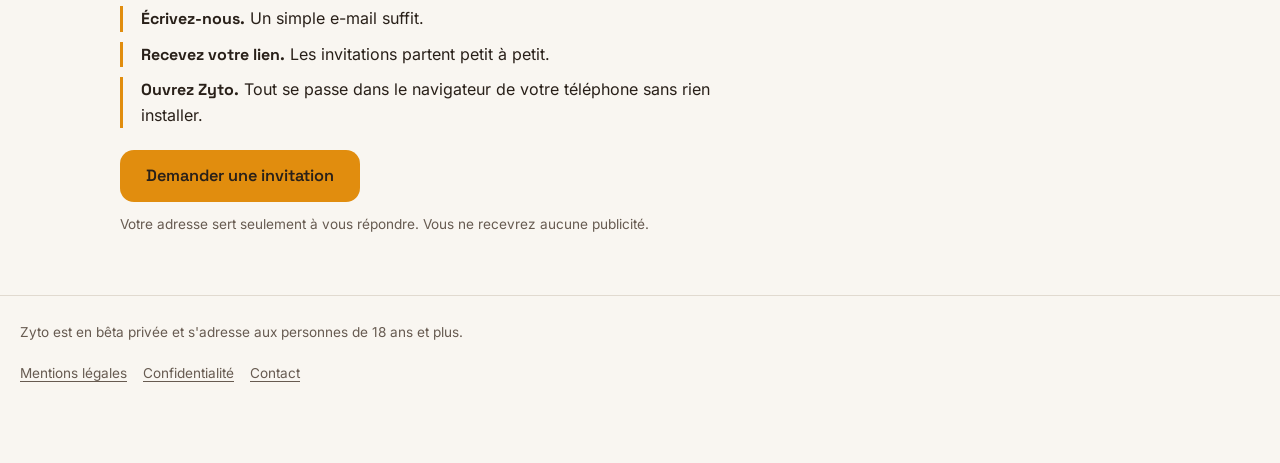
==== commit 2e4ba5e6: "Merge pull request #3 from Tud2407/feat/landing-v2 Feat/landing v2" ====
--- a/index.html
+++ b/index.html
@@ -2,7 +2,7 @@
 <html lang="fr">
 <head>
 <meta charset="utf-8">
-<meta http-equiv="Content-Security-Policy" content="default-src 'none'; style-src 'self'; font-src 'self'; img-src 'self'; base-uri 'none'; form-action 'none'">
+<meta http-equiv="Content-Security-Policy" content="default-src 'none'; script-src 'self'; style-src 'self'; font-src 'self'; img-src 'self'; base-uri 'none'; form-action 'none'">
 <meta name="referrer" content="no-referrer">
 <meta name="viewport" content="width=device-width, initial-scale=1, viewport-fit=cover">
 <meta name="color-scheme" content="dark light">
@@ -18,111 +18,85 @@
 <link rel="preload" href="assets/fonts/space-grotesk-latin-wght-normal.woff2" as="font" type="font/woff2" crossorigin>
 <link rel="preload" href="assets/fonts/inter-latin-wght-normal.woff2" as="font" type="font/woff2" crossorigin>
 <link rel="stylesheet" href="assets/css/style.css">
+<script src="assets/js/demo.js" defer></script>
 </head>
 <body>
 
-<header class="entete">
-  <div class="wrap">
-    <div class="logo">
-      <svg xmlns="http://www.w3.org/2000/svg" viewBox="0 0 418 120" role="img" aria-label="Zyto"><title>Zyto</title><defs><linearGradient id="zg" x1="0" y1="0" x2="1" y2="1"><stop class="zyto-g1" offset="0" stop-color="#F4A825"/><stop class="zyto-g2" offset="1" stop-color="#E66E19"/></linearGradient></defs><g fill="none" stroke="currentColor" stroke-width="7" stroke-linecap="round"><path d="M8 34v-16q0 -10 10 -10h16"/><path d="M112 34v-16q0 -10 -10 -10h-16"/><path d="M8 86v16q0 10 10 10h16"/><path d="M112 86v16q0 10 -10 10h-16"/></g><path d="M40 40h40l-40 40h40" fill="none" stroke="url(#zg)" stroke-width="13" stroke-linecap="round" stroke-linejoin="round"/><g fill="none" stroke="currentColor" stroke-width="11" stroke-linecap="round" stroke-linejoin="round"><path d="M166 30h39.6l-39.6 60h39.6M226.0 30l21.6 31.2l21.6 -31.2M247.6 61.2v28.8M287.2 30h43.2M308.8 30v60"/><circle cx="379.6" cy="60.0" r="30.0"/></g></svg>
-    </div>
-    <span class="pastille">Bêta privée</span>
-  </div>
+<header class="top">
+  <svg xmlns="http://www.w3.org/2000/svg" viewBox="0 0 418 120" role="img" aria-label="Zyto"><title>Zyto</title><defs><linearGradient id="zg" x1="0" y1="0" x2="1" y2="1"><stop class="zyto-g1" offset="0" stop-color="#F4A825"/><stop class="zyto-g2" offset="1" stop-color="#E66E19"/></linearGradient></defs><g fill="none" stroke="currentColor" stroke-width="7" stroke-linecap="round"><path d="M8 34v-16q0 -10 10 -10h16"/><path d="M112 34v-16q0 -10 -10 -10h-16"/><path d="M8 86v16q0 10 10 10h16"/><path d="M112 86v16q0 10 -10 10h-16"/></g><path d="M40 40h40l-40 40h40" fill="none" stroke="url(#zg)" stroke-width="13" stroke-linecap="round" stroke-linejoin="round"/><g fill="none" stroke="currentColor" stroke-width="11" stroke-linecap="round" stroke-linejoin="round"><path d="M166 30h39.6l-39.6 60h39.6M226.0 30l21.6 31.2l21.6 -31.2M247.6 61.2v28.8M287.2 30h43.2M308.8 30v60"/><circle cx="379.6" cy="60.0" r="30.0"/></g></svg>
+  <span class="badge">Bêta privée</span>
 </header>
 
 <main>
+  <section class="hero">
+    <div>
+      <h1>Le carnet personnel de vos bières</h1>
+      <p class="lead">Un scan suffit pour savoir quelle bière vous tenez. Regardez la démo ou prenez la main.</p>
+      <a class="cta" href="mailto:pop.tudor.pro@gmail.com?subject=Demande%20d'invitation%20%E2%80%94%20b%C3%AAta%20Zyto&amp;body=Bonjour%2C%0D%0A%0D%0AJe%20souhaite%20recevoir%20une%20invitation%20%C3%A0%20la%20b%C3%AAta%20priv%C3%A9e%20de%20Zyto.%0D%0AJe%20confirme%20avoir%2018%C2%A0ans%20ou%20plus.%0D%0A%0D%0APr%C3%A9nom%C2%A0%3A%0D%0AT%C3%A9l%C3%A9phone%20utilis%C3%A9%20(iPhone%20%2F%20Android)%C2%A0%3A">Demander une invitation</a>
+      <p class="fine">Bêta privée sur invitation pour les 18&nbsp;ans et plus</p>
+    </div>
+
+    <div class="stage" id="stage">
+      <div class="phone">
+        <div class="screen">
+          <div class="appbar"><span>Zyto</span><small>Démonstration</small></div>
+          <div class="scenes">
+            <div class="scene" id="s0"></div>
+            <div class="scene" id="s1"></div>
+            <div class="scene" id="s2"></div>
+            <div class="scene" id="s3"></div>
+            <!-- Repli sans JavaScript : fiche écrite en dur. -->
+            <noscript><div class="scene on"><div class="f-head"><div class="f-bottle"><svg viewBox="0 0 80 200" aria-hidden="true"><rect x="32" y="3" width="16" height="10" rx="2.5" fill="#e9b23a"></rect><path d="M34 13h12v38c0 14 20 20 20 44v88a10 10 0 0 1-10 10H24a10 10 0 0 1-10-10V95c0-24 20-30 20-44z" fill="#3b2414"></path><rect x="14" y="108" width="52" height="58" fill="#f2e3c2"></rect><rect x="14" y="108" width="52" height="7" fill="#d9641c"></rect><rect x="14" y="159" width="52" height="7" fill="#d9641c"></rect><circle cx="40" cy="137" r="10" fill="#d9641c"></circle><circle cx="40" cy="137" r="15" fill="none" stroke="#d9641c" stroke-width="1.5" stroke-dasharray="2 4"></circle><path d="M21 98v88" stroke="#fff" stroke-opacity=".16" stroke-width="3" stroke-linecap="round"></path></svg></div><div><p class="f-brew">Atelier Tournepierre</p><h3>Zeste Nord</h3><span class="chip style">IPA</span></div></div><dl class="stats"><div class="stat"><dt>Degré d'alcool</dt><dd><span data-n="6.2" data-d="1">6,2</span> <small>% vol.</small></dd></div><div class="stat"><dt>Amertume</dt><dd><span data-n="55" data-d="0">55</span> <small>IBU</small></dd><div class="gauge"><b></b></div></div></dl><p class="f-label">Notes aromatiques</p><div class="chips"><span class="chip">Agrumes</span><span class="chip">Résine</span><span class="chip">Pamplemousse</span></div><button class="s-btn" data-go="2">Noter cette bière</button></div></noscript>
+          </div>
+        </div>
+      </div>
+      <ol class="steps" aria-label="Étapes de la démonstration">
+        <li><button data-go="0">Scanner</button></li>
+        <li><button data-go="1">Comprendre</button></li>
+        <li><button data-go="2">Noter</button></li>
+        <li><button data-go="3">Découvrir</button></li>
+      </ol>
+      <button class="replay" id="replay" hidden>Relancer la lecture automatique</button>
+    </div>
+  </section>
+
   <div class="wrap">
-
-    <section class="hero">
-      <div>
-        <p class="surtitre">Application web · Bêta privée en France</p>
-        <h1>Le carnet personnel de vos bières.</h1>
-        <p class="soustitre">Scannez un code-barres pour identifier une bière, lisez ce qu'elle est, notez-la pour vous seul et retrouvez des bières qui s'en rapprochent.</p>
-        <a class="bouton" href="mailto:pop.tudor.pro@gmail.com?subject=Demande%20d'invitation%20%E2%80%94%20b%C3%AAta%20Zyto&amp;body=Bonjour%2C%0D%0A%0D%0AJe%20souhaite%20recevoir%20une%20invitation%20%C3%A0%20la%20b%C3%AAta%20priv%C3%A9e%20de%20Zyto.%0D%0AJe%20confirme%20avoir%2018%C2%A0ans%20ou%20plus.%0D%0A%0D%0APr%C3%A9nom%C2%A0%3A%0D%0AT%C3%A9l%C3%A9phone%20utilis%C3%A9%20(iPhone%20%2F%20Android)%C2%A0%3A">Demander une invitation</a>
-        <p class="discret">Sur invitation · Réservée aux personnes de 18&nbsp;ans et plus</p>
-      </div>
-
-      <div class="fiche" role="img" aria-label="Exemple de fiche bière dans Zyto, avec des données fictives.">
-        <span class="fiche-nom">Bière d'exemple</span>
-        <span class="fiche-brasserie">Brasserie fictive</span>
-        <div class="fiche-ligne"><span>Style</span><span>Saison</span></div>
-        <div class="fiche-ligne"><span>Degré</span><span>6,5&nbsp;% vol.</span></div>
-        <div class="fiche-ligne"><span>Amertume</span><span>28&nbsp;IBU</span></div>
-        <div class="fiche-note"><span>Ma note</span><span>Visible par vous seul</span></div>
-      </div>
+    <section class="shelf">
+      <h2>Essayez avec une autre bière</h2>
+      <p class="sub">Touchez une bouteille pour relancer la démo.</p>
+      <div class="row" id="row"></div>
+      <p class="fict">Ces bières et ces brasseries sont inventées pour la démo.</p>
     </section>
 
-    <section class="section" aria-labelledby="benefices">
-      <h2 id="benefices">Ce que fait Zyto</h2>
-      <div class="benefices">
-        <div>
-          <h3>Identifier</h3>
-          <p>Un code-barres suffit pour retrouver une bière dans le catalogue. Si le code est inconnu, la recherche par nom prend le relais.</p>
-        </div>
-        <div>
-          <h3>Comprendre</h3>
-          <p>Style, degré d'alcool, amertume, brasserie d'origine&nbsp;: chaque fiche présente des informations factuelles, dont la provenance est conservée.</p>
-        </div>
-        <div>
-          <h3>Mémoriser en privé</h3>
-          <p>Notes, avis, favoris, liste d'envies et historique. Vos notes et vos avis ne sont visibles que par vous.</p>
-        </div>
-        <div>
-          <h3>Découvrir</h3>
-          <p>À partir d'une bière que vous connaissez, consultez celles qui s'en rapprochent par le style, le degré d'alcool et l'amertume.</p>
-        </div>
-      </div>
+    <section class="block">
+      <h2>Vos goûts ne regardent que vous</h2>
+      <ul>
+        <li>Vos notes et vos avis restent privés.</li>
+        <li>Cette page ne dépose aucun cookie et ne vous suit pas.</li>
+        <li>L'application ne géolocalise pas votre téléphone pendant la bêta.</li>
+        <li>La suppression de votre compte est immédiate et définitive.</li>
+        <li>Zyto ne vend pas d'alcool et ne diffuse aucune publicité.</li>
+      </ul>
     </section>
 
-    <section class="section" aria-labelledby="vie-privee">
-      <h2 id="vie-privee">Vos goûts ne regardent que vous.</h2>
-      <div>
-        <p class="intro">Zyto est conçu comme un carnet personnel, pas comme un réseau social.</p>
-        <ul class="liste">
-          <li>Vos notes et avis personnels restent privés.</li>
-          <li>Cette page n'utilise ni cookie, ni traceur, ni outil de mesure d'audience.</li>
-          <li>L'application n'utilise pas la géolocalisation de votre téléphone pendant la bêta.</li>
-          <li>Vous pouvez supprimer votre compte depuis l'application&nbsp;; la suppression est immédiate et définitive.</li>
-          <li>Zyto ne vend pas d'alcool et ne diffuse aucune publicité.</li>
-        </ul>
-        <a class="lien" href="mentions-legales.html#confidentialite">Lire la politique de confidentialité</a>
-      </div>
+    <section class="block">
+      <h2>Comment rejoindre la bêta</h2>
+      <ol>
+        <li><strong>Écrivez-nous.</strong> Un simple e-mail suffit.</li>
+        <li><strong>Recevez votre lien.</strong> Les invitations partent petit à petit.</li>
+        <li><strong>Ouvrez Zyto.</strong> Tout se passe dans le navigateur de votre téléphone sans rien installer.</li>
+      </ol>
+      <a class="cta" href="mailto:pop.tudor.pro@gmail.com?subject=Demande%20d'invitation%20%E2%80%94%20b%C3%AAta%20Zyto&amp;body=Bonjour%2C%0D%0A%0D%0AJe%20souhaite%20recevoir%20une%20invitation%20%C3%A0%20la%20b%C3%AAta%20priv%C3%A9e%20de%20Zyto.%0D%0AJe%20confirme%20avoir%2018%C2%A0ans%20ou%20plus.%0D%0A%0D%0APr%C3%A9nom%C2%A0%3A%0D%0AT%C3%A9l%C3%A9phone%20utilis%C3%A9%20(iPhone%20%2F%20Android)%C2%A0%3A">Demander une invitation</a>
+      <p class="fine">Votre adresse sert seulement à vous répondre. Vous ne recevrez aucune publicité.</p>
     </section>
-
-    <section class="section" aria-labelledby="beta">
-      <h2 id="beta">Comment rejoindre la bêta</h2>
-      <div>
-        <ol class="etapes">
-          <li><strong>Vous écrivez.</strong> Un e-mail suffit pour demander une invitation.</li>
-          <li><strong>Vous recevez un lien.</strong> Les invitations sont envoyées progressivement, en nombre limité.</li>
-          <li><strong>Vous ouvrez Zyto.</strong> L'application fonctionne dans le navigateur de votre téléphone, sans installation depuis un store.</li>
-        </ol>
-        <a class="bouton" href="mailto:pop.tudor.pro@gmail.com?subject=Demande%20d'invitation%20%E2%80%94%20b%C3%AAta%20Zyto&amp;body=Bonjour%2C%0D%0A%0D%0AJe%20souhaite%20recevoir%20une%20invitation%20%C3%A0%20la%20b%C3%AAta%20priv%C3%A9e%20de%20Zyto.%0D%0AJe%20confirme%20avoir%2018%C2%A0ans%20ou%20plus.%0D%0A%0D%0APr%C3%A9nom%C2%A0%3A%0D%0AT%C3%A9l%C3%A9phone%20utilis%C3%A9%20(iPhone%20%2F%20Android)%C2%A0%3A">Demander une invitation</a>
-        <p class="discret">Votre adresse sert uniquement à vous répondre. Aucune liste de diffusion, aucun e-mail promotionnel.</p>
-      </div>
-    </section>
-
   </div>
 </main>
 
-<footer class="pied">
-  <div class="wrap">
-    <p>Zyto — bêta privée, réservée aux personnes de 18&nbsp;ans et plus.</p>
-    <nav aria-label="Pied de page">
-      <ul>
-        <li><a href="mentions-legales.html#mentions">Mentions légales</a></li>
-        <li><a href="mentions-legales.html#confidentialite">Confidentialité</a></li>
-        <li><a href="mailto:pop.tudor.pro@gmail.com">Contact</a></li>
-      </ul>
-    </nav>
-    <p>Contact&nbsp;: <a href="mailto:pop.tudor.pro@gmail.com">pop.tudor.pro@gmail.com</a></p>
-    <p>© 2026 Tudor Vlad POP</p>
-  </div>
+<footer>
+  <p>Zyto est en bêta privée et s'adresse aux personnes de 18&nbsp;ans et plus.</p>
+  <p class="foot-links"><a href="mentions-legales.html#mentions">Mentions légales</a><a href="mentions-legales.html#confidentialite">Confidentialité</a><a href="mailto:pop.tudor.pro@gmail.com">Contact</a></p>
 </footer>
-
-<aside class="sanitaire" aria-label="Message sanitaire">
-  <p>L'abus d'alcool est dangereux pour la santé. À consommer avec modération.</p>
-</aside>
+<div class="health" role="note" aria-label="Message sanitaire">L'abus d'alcool est dangereux pour la santé. À consommer avec modération.</div>
 
 </body>
 </html>
--- a/assets/css/style.css
+++ b/assets/css/style.css
@@ -16,498 +16,194 @@
   font-display: swap;
 }
 
-/* ---------- Thème : sombre par défaut ---------- */
-
-:root {
-  color-scheme: dark;
-  --background: 220 20% 7%;
-  --foreground: 40 20% 92%;
-  --primary: 38 90% 55%;
-  --primary-foreground: 220 20% 7%;
-  --muted-foreground: 220 10% 60%;
-  --card: 220 18% 11%;
-  --border: 220 15% 18%;
-  --gold: 38 90% 55%;
-  --amber: 25 80% 50%;
-  --h1-from: var(--gold);
-  --h1-to: var(--amber);
-  --radius: 0.75rem;
-  --gutter: max(1.25rem, env(safe-area-inset-left), env(safe-area-inset-right));
-  --titres: "Space Grotesk", system-ui, sans-serif;
-  --texte: "Inter", system-ui, sans-serif;
-}
-
-@media (prefers-color-scheme: light) {
-  :root {
-    color-scheme: light;
-    --background: 40 40% 96%;
-    --foreground: 25 25% 13%;
-    --primary: 36 88% 47%;
-    --primary-foreground: 26 35% 10%;
-    --muted-foreground: 28 12% 36%;
-    --card: 42 55% 99%;
-    --border: 36 22% 85%;
-    --gold: 36 88% 45%;
-    --amber: 22 76% 44%;
-    /* dégradé du h1 : gold assombri pour atteindre 3:1 sur le fond clair */
-    --h1-from: 36 88% 40%;
-    --h1-to: 22 76% 44%;
+:root{
+  color-scheme:dark;
+  --bg:hsl(220 20% 7%); --fg:hsl(40 20% 92%); --primary:hsl(38 90% 55%); --primary-fg:hsl(220 20% 7%);
+  --muted:hsl(220 10% 60%); --card:hsl(220 18% 11%); --raised:hsl(220 16% 16%); --border:hsl(220 15% 18%);
+  --gold:hsl(38 90% 55%); --amber:hsl(25 80% 50%); --h1-from:var(--gold); --h1-to:var(--amber); --near:var(--primary);
+  --success:hsl(145 55% 45%); --star:hsl(45 100% 60%); --shadow:hsl(220 40% 2%);
+  --display:"Space Grotesk",system-ui,sans-serif; --body:"Inter",system-ui,sans-serif;
+}
+@media (prefers-color-scheme: light){
+  :root{
+    color-scheme:light;
+    --bg:hsl(40 40% 96%); --fg:hsl(25 25% 13%); --primary:hsl(36 88% 47%); --primary-fg:hsl(26 35% 10%);
+    --muted:hsl(28 12% 36%); --card:hsl(42 55% 99%); --raised:hsl(38 34% 93%); --border:hsl(36 22% 85%);
+    --gold:hsl(36 88% 45%); --amber:hsl(22 76% 44%); --h1-from:hsl(36 88% 40%); --h1-to:var(--amber); --near:hsl(30 88% 36%);
+    --success:hsl(148 52% 30%); --star:hsl(38 92% 44%); --shadow:hsl(30 25% 35%);
   }
 }
-
-/* ---------- Base ---------- */
-
-*,
-*::before,
-*::after {
-  box-sizing: border-box;
-}
-
-html {
-  /* le focus clavier ne se retrouve pas sous le bandeau sanitaire */
-  scroll-padding-bottom: 6rem;
-  -webkit-text-size-adjust: 100%;
-  text-size-adjust: 100%;
-}
-
-body {
-  margin: 0;
-  min-height: 100vh;
-  min-height: 100dvh;
-  display: flex;
-  flex-direction: column;
-  background: hsl(var(--background));
-  color: hsl(var(--foreground));
-  font: 400 1.0625rem/1.65 var(--texte);
-}
-
-main {
-  flex: 1;
-}
-
-h1,
-h2,
-h3 {
-  margin: 0;
-  font-family: var(--titres);
-  letter-spacing: -0.02em;
-  text-wrap: balance;
-  overflow-wrap: break-word;
-}
-
-h1 {
-  font-size: clamp(2.75rem, 11vw, 5.5rem);
-  font-weight: 700;
-  line-height: 1.04;
-  letter-spacing: -0.035em;
-  padding-bottom: 0.08em;
-  color: hsl(var(--h1-from));
-}
-
-@supports ((-webkit-background-clip: text) or (background-clip: text)) {
-  h1 {
-    background: linear-gradient(135deg, hsl(var(--h1-from)), hsl(var(--h1-to)));
-    -webkit-background-clip: text;
-    background-clip: text;
-    color: transparent;
-  }
-}
-
-@media (forced-colors: active) {
-  h1 {
-    background: none;
-    color: CanvasText;
-  }
-}
-
-h2 {
-  font-size: clamp(2rem, 7.5vw, 3.25rem);
-  font-weight: 600;
-  line-height: 1.1;
-}
-
-h3 {
-  font-size: 1.5rem;
-  font-weight: 600;
-  line-height: 1.2;
-}
-
-p {
-  margin: 0;
-}
-
-a {
-  color: inherit;
-  text-decoration-thickness: 0.08em;
-  text-underline-offset: 0.2em;
-}
-
-:focus-visible {
-  outline: 3px solid hsl(var(--foreground));
-  outline-offset: 3px;
-  border-radius: 0.25rem;
-}
-
-.wrap {
-  width: min(100% - 2 * var(--gutter), 68rem);
-  margin-inline: auto;
-}
-
-.discret {
-  color: hsl(var(--muted-foreground));
-  font-size: 0.9375rem;
-}
-
-/* ---------- En-tête ---------- */
-
-.entete .wrap {
-  display: flex;
-  align-items: center;
-  justify-content: space-between;
-  gap: 1rem;
-  padding-block: 1.25rem;
-}
-
-.logo {
-  display: flex;
-  align-items: center;
-  min-height: 2.75rem;
-  color: hsl(var(--foreground));
-}
-
-.logo svg {
-  display: block;
-  height: 2rem;
-  width: auto;
-}
-
-.zyto-g1 {
-  stop-color: hsl(var(--gold));
-}
-
-.zyto-g2 {
-  stop-color: hsl(var(--amber));
-}
-
-.pastille {
-  padding: 0.3rem 0.85rem;
-  border: 1px solid hsl(var(--border));
-  border-radius: 999px;
-  background: hsl(var(--card));
-  font-size: 0.8125rem;
-  font-weight: 500;
-  white-space: nowrap;
-}
-
-/* ---------- Hero ---------- */
-
-.hero {
-  display: grid;
-  gap: 3.5rem;
-  padding-block: 2.5rem 5rem;
-}
-
-.surtitre {
-  margin-bottom: 1.25rem;
-  color: hsl(var(--muted-foreground));
-  font-size: 0.875rem;
-  font-weight: 500;
-  letter-spacing: 0.02em;
-}
-
-.soustitre {
-  max-width: 34rem;
-  margin-block: 1.5rem 2rem;
-  font-size: 1.1875rem;
-  line-height: 1.55;
-}
-
-.bouton {
-  display: inline-flex;
-  align-items: center;
-  justify-content: center;
-  min-height: 3.25rem;
-  padding: 0.5rem 1.6rem;
-  border-radius: var(--radius);
-  background: hsl(var(--primary));
-  color: hsl(var(--primary-foreground));
-  font-weight: 600;
-  text-decoration: none;
-}
-
-.bouton:hover {
-  box-shadow: 0 0 0 3px hsl(var(--primary) / 0.3);
-}
-
-.bouton + .discret {
-  margin-top: 0.9rem;
-}
-
-/* Maquette de fiche bière : une page de carnet, données fictives */
-
-.fiche {
-  justify-self: center;
-  width: min(100%, 21rem);
-  padding: 1.75rem 1.5rem 1.5rem;
-  border: 1px solid hsl(var(--border));
-  border-radius: 1.5rem;
-  background: hsl(var(--card));
-  box-shadow: 0 2rem 3.5rem -2rem hsl(220 30% 4% / 0.55);
-  transform: rotate(-2deg);
-}
-
-.fiche-nom {
-  display: block;
-  font: 700 1.75rem/1.15 var(--titres);
-  letter-spacing: -0.02em;
-}
-
-.fiche-brasserie {
-  display: block;
-  margin-block: 0.25rem 1.25rem;
-  color: hsl(var(--muted-foreground));
-}
-
-.fiche-ligne {
-  display: flex;
-  justify-content: space-between;
-  gap: 1rem;
-  padding-block: 0.6rem;
-  border-top: 1px dashed hsl(var(--border));
-  font-size: 0.9375rem;
-}
-
-.fiche-ligne span:first-child,
-.fiche-note span:last-child {
-  color: hsl(var(--muted-foreground));
-}
-
-.fiche-ligne span:last-child {
-  font-weight: 600;
-}
-
-.fiche-note {
-  display: flex;
-  flex-direction: column;
-  justify-content: space-between;
-  min-height: 7.5rem;
-  margin-top: 0.75rem;
-  padding: 0.85rem 1rem;
-  border: 1px solid hsl(var(--border));
-  border-radius: 1rem;
-  /* lignes de carnet */
-  background: repeating-linear-gradient(
-      transparent 0 1.7rem,
-      hsl(var(--border)) 1.7rem calc(1.7rem + 1px)
-    )
-    0 2.2rem no-repeat;
-  background-size: 100% 3.5rem;
-  font-size: 0.8125rem;
-}
-
-.fiche-note span:first-child {
-  font: 600 1rem var(--titres);
-}
-
-/* ---------- Sections ---------- */
-
-.section {
-  display: grid;
-  gap: 2.5rem;
-  padding-block: 4.5rem;
-  border-top: 1px solid hsl(var(--border));
-}
-
-.benefices {
-  display: grid;
-  gap: 2.5rem;
-}
-
-.benefices p {
-  margin-top: 0.6rem;
-}
-
-.intro {
-  font-size: 1.1875rem;
-}
-
-.liste {
-  margin: 1.5rem 0;
-  padding: 0.5rem 1.5rem;
-  border: 1px solid hsl(var(--border));
-  border-radius: 1.25rem;
-  background: hsl(var(--card));
-  list-style: none;
-}
-
-.liste li {
-  padding-block: 1rem;
-}
-
-.liste li + li {
-  border-top: 1px solid hsl(var(--border));
-}
-
-.lien {
-  display: inline-flex;
-  align-items: center;
-  min-height: 2.75rem;
-  font-weight: 600;
-}
-
-.etapes {
-  margin: 0 0 2.5rem;
-  padding-left: 2.25rem;
-}
-
-.etapes li {
-  padding-left: 0.5rem;
-}
-
-.etapes li + li {
-  margin-top: 1.75rem;
-}
-
-.etapes li::marker {
-  color: hsl(var(--muted-foreground));
-  font: 700 1.5rem var(--titres);
-}
-
-.etapes strong {
-  display: block;
-  font: 600 1.5rem/1.2 var(--titres);
-  letter-spacing: -0.02em;
-}
-
-.section .bouton + .discret {
-  max-width: 30rem;
-}
-
-/* ---------- Pages de texte (mentions légales, 404) ---------- */
-
-.page {
-  padding-block: 2.5rem 5rem;
-}
-
-.page h1 {
-  font-size: clamp(2.25rem, 8.5vw, 3.75rem);
-}
-
-.page > p {
-  margin-top: 1.5rem;
-}
-
-.texte {
-  max-width: 42rem;
-  margin-top: 4rem;
-  padding-top: 3rem;
-  border-top: 1px solid hsl(var(--border));
-}
-
-.texte h2 {
-  font-size: clamp(1.75rem, 6vw, 2.5rem);
-}
-
-.texte h3 {
-  margin-top: 2.5rem;
-  font-size: 1.25rem;
-}
-
-.texte p,
-.texte ul {
-  margin-block: 0.75rem 0;
-}
-
-.texte ul {
-  padding-left: 1.25rem;
-}
-
-.texte li + li {
-  margin-top: 0.6rem;
-}
-
-.texte a {
-  overflow-wrap: anywhere;
-}
-
-/* ---------- Pied de page ---------- */
-
-.pied {
-  padding-block: 3rem;
-  border-top: 1px solid hsl(var(--border));
-  color: hsl(var(--muted-foreground));
-  font-size: 0.9375rem;
-}
-
-.pied ul {
-  display: flex;
-  flex-wrap: wrap;
-  margin: 0.5rem 0;
-  padding: 0;
-  list-style: none;
-}
-
-.pied li + li::before {
-  content: "·";
-  margin-inline: 0.75rem;
-}
-
-.pied a {
-  display: inline-flex;
-  align-items: center;
-  min-height: 2.75rem;
-  color: hsl(var(--foreground));
-}
-
-/* ---------- Bandeau sanitaire ----------
-   Collé en bas de l'écran (sticky sur le dernier enfant de body) : toujours
-   visible, et sa hauteur reste réservée dans le flux quelle que soit la taille
-   du texte, donc le contenu ne finit jamais dessous. */
-
-.sanitaire {
-  position: sticky;
-  bottom: 0;
-  z-index: 10;
-  padding: 0.7rem var(--gutter) calc(0.7rem + env(safe-area-inset-bottom));
-  border-top: 1px solid hsl(var(--border));
-  background: hsl(var(--card));
-  font-size: 0.875rem;
-  font-weight: 600;
-  line-height: 1.4;
-  text-align: center;
-}
-
-/* ---------- Écrans larges ---------- */
-
-@media (min-width: 48rem) {
-  .benefices {
-    grid-template-columns: 1fr 1fr;
-    gap: 3.5rem 3rem;
-  }
-}
-
-@media (min-width: 60rem) {
-  .hero {
-    grid-template-columns: 1.35fr 1fr;
-    align-items: center;
-    padding-block: 4rem 7rem;
-  }
-
-  .section {
-    grid-template-columns: 1fr 1.5fr;
-    gap: 4rem;
-    padding-block: 6.5rem;
-  }
-}
-
-/* ---------- Mouvement ---------- */
-
-@media (prefers-reduced-motion: no-preference) {
-  html {
-    scroll-behavior: smooth;
-  }
-
-  .bouton {
-    transition: box-shadow 0.15s ease-out;
-  }
-}
+*{box-sizing:border-box}
+html{-webkit-text-size-adjust:100%;scroll-padding-bottom:6rem}
+body{margin:0;background:var(--bg);color:var(--fg);font:400 1rem/1.55 var(--body);overflow-x:hidden}
+h1,h2,h3{font-family:var(--display);line-height:1.08;margin:0;letter-spacing:-.02em}
+p{margin:0}
+button{font:inherit;color:inherit;cursor:pointer}
+:focus-visible{outline:3px solid var(--fg);outline-offset:3px;border-radius:6px}
+.wrap{max-width:1080px;margin:0 auto;padding:0 20px}
+
+/* En-tête */
+.top,.entete .wrap{display:flex;align-items:center;justify-content:space-between;padding:18px 20px;max-width:1080px;margin:0 auto}
+.top svg,.logo svg{height:34px;width:auto;display:block}
+.zyto-g1{stop-color:var(--gold)} .zyto-g2{stop-color:var(--amber)}
+.badge,.pastille{font-size:.8rem;font-weight:500;color:var(--muted);border:1px solid var(--border);border-radius:999px;padding:5px 12px}
+
+/* Hero */
+.hero{display:grid;gap:28px;padding:12px 20px 8px;max-width:1080px;margin:0 auto}
+.hero h1{font-size:clamp(2.5rem,11vw,4.6rem)}
+.hero h1,.page h1{font-weight:700;background:linear-gradient(135deg,var(--h1-from),var(--h1-to));-webkit-background-clip:text;background-clip:text;color:transparent;padding-bottom:.08em}
+.lead{font-size:1.1rem;color:var(--fg);max-width:34ch;margin-top:16px}
+.cta{display:inline-flex;align-items:center;justify-content:center;min-height:52px;padding:0 26px;margin-top:22px;border-radius:14px;background:var(--primary);color:var(--primary-fg);font:600 1.02rem var(--display);text-decoration:none;border:0}
+.cta:hover{filter:brightness(1.06)}
+.fine{font-size:.85rem;color:var(--muted);margin-top:12px}
+
+/* Scène : téléphone */
+.stage{display:grid;justify-items:center;gap:16px}
+.phone{position:relative;width:min(320px,86vw);aspect-ratio:9/18.2;border-radius:44px;background:#05070a;padding:10px;
+  box-shadow:0 30px 70px -30px var(--shadow),0 0 0 1px hsl(220 15% 22%),0 0 90px -20px hsl(38 90% 55%/.28)}
+.screen{position:relative;height:100%;border-radius:35px;background:var(--bg);overflow:hidden;display:flex;flex-direction:column}
+.appbar{display:flex;align-items:center;justify-content:space-between;padding:16px 18px 8px;font:700 1.05rem var(--display)}
+.appbar span{background:linear-gradient(135deg,var(--gold),var(--amber));-webkit-background-clip:text;background-clip:text;color:transparent}
+.appbar small{font:500 .7rem var(--body);color:var(--muted)}
+.scenes{position:relative;flex:1}
+.scene{position:absolute;inset:0;padding:6px 18px 18px;display:flex;flex-direction:column;opacity:0;visibility:hidden;transform:translateY(14px);transition:opacity .35s,transform .35s,visibility 0s .35s}
+.scene.on{opacity:1;visibility:visible;transform:none;transition:opacity .35s,transform .35s}
+.s-btn{margin-top:auto;min-height:46px;border-radius:12px;border:0;background:var(--primary);color:var(--primary-fg);font:600 .92rem var(--display)}
+.s-btn.ghost{background:transparent;border:1px solid var(--border);color:var(--fg)}
+
+/* 1. Scanner */
+.scan{position:relative;flex:1;display:grid;place-items:center}
+.scan-bottle{height:62%;margin-top:-34%;filter:drop-shadow(0 14px 22px hsl(220 40% 2%/.5))}
+.scan-bottle svg{height:100%;width:auto;display:block}
+.code{position:absolute;left:50%;top:56%;width:170px;height:104px;transform:translateX(-50%);display:grid;place-items:center}
+.code-card{width:138px;height:74px;border-radius:8px;background:#fff;display:grid;place-items:center;overflow:hidden}
+.code-card svg{width:118px;height:54px}
+.code i{position:absolute;width:26px;height:26px;border:3px solid var(--fg);border-radius:9px}
+.code i:nth-child(1){left:0;top:0;border-right:0;border-bottom:0;border-radius:9px 0 0 0}
+.code i:nth-child(2){right:0;top:0;border-left:0;border-bottom:0;border-radius:0 9px 0 0}
+.code i:nth-child(3){left:0;bottom:0;border-right:0;border-top:0;border-radius:0 0 0 9px}
+.code i:nth-child(4){right:0;bottom:0;border-left:0;border-top:0;border-radius:0 0 9px 0}
+.laser{position:absolute;left:10px;right:10px;top:12px;height:3px;border-radius:3px;background:var(--gold);box-shadow:0 0 14px 3px hsl(38 90% 55%/.7)}
+.scene.on .laser{animation:sweep 1.1s ease-in-out infinite alternate}
+@keyframes sweep{to{transform:translateY(78px)}}
+.scan.found .laser{animation:none;opacity:0}
+.scan.found .code i{border-color:var(--success)}
+.scan-status{position:absolute;bottom:4px;left:0;right:0;text-align:center;font-size:.88rem;color:var(--muted)}
+.scan.found .scan-status{color:var(--success);font-weight:600}
+
+/* 2. Comprendre */
+.f-head{display:flex;gap:14px;align-items:center;padding:6px 0 14px}
+.f-bottle{flex:none;width:58px;height:118px;border-radius:14px;background:var(--card);border:1px solid var(--border);display:grid;place-items:center}
+.f-bottle svg{height:100px;width:auto}
+.f-brew{font-size:.78rem;color:var(--muted)}
+.f-head h3{font-size:1.45rem;margin:2px 0 8px}
+.chip{display:inline-block;font-size:.76rem;font-weight:500;padding:4px 10px;border-radius:999px;background:var(--raised);color:var(--fg);border:1px solid var(--border)}
+.chip.style{background:hsl(38 90% 55%/.16);border-color:hsl(38 90% 55%/.35)}
+.stats{display:grid;grid-template-columns:1fr 1fr;gap:10px;margin:0}
+.stat{background:var(--card);border:1px solid var(--border);border-radius:14px;padding:10px 12px}
+.stat dt{font-size:.72rem;color:var(--muted)}
+.stat dd{margin:2px 0 0;font:700 1.3rem var(--display)}
+.stat dd small{font:500 .72rem var(--body);color:var(--muted)}
+.gauge{height:6px;border-radius:6px;background:var(--raised);margin-top:8px;overflow:hidden}
+.gauge b{display:block;height:100%;width:0;border-radius:6px;background:linear-gradient(90deg,var(--gold),var(--amber))}
+.f-label{font-size:.76rem;color:var(--muted);margin:14px 0 7px}
+.chips{display:flex;flex-wrap:wrap;gap:6px}
+.scene .chips .chip{opacity:0;transform:translateY(6px)}
+.scene.on .chips .chip{opacity:1;transform:none;transition:opacity .3s,transform .3s}
+.scene.on .chips .chip:nth-child(2){transition-delay:.12s}.scene.on .chips .chip:nth-child(3){transition-delay:.24s}
+.scene.on .chips .chip:nth-child(4){transition-delay:.36s}.scene.on .chips .chip:nth-child(5){transition-delay:.48s}
+
+/* 3. Noter */
+.rate h3{font-size:1.2rem;margin:10px 0 4px}
+.rate .sub{font-size:.8rem;color:var(--muted)}
+.stars{display:flex;gap:4px;margin:16px 0 4px}
+.stars button{width:46px;height:46px;border:0;background:none;padding:0;display:grid;place-items:center}
+.stars svg{width:36px;height:36px;fill:var(--raised);stroke:var(--border);stroke-width:1;transition:fill .15s,transform .2s}
+.stars button.lit svg{fill:var(--star);stroke:none;transform:scale(1.12)}
+.rate .chip{cursor:pointer;min-height:34px;padding:7px 12px}
+.rate .chip[aria-pressed=true]{background:hsl(38 90% 55%/.2);border-color:var(--primary)}
+.saved{display:flex;align-items:center;gap:10px;margin-top:16px;padding:10px 12px;border-radius:12px;background:var(--card);border:1px solid var(--border);font-size:.82rem;opacity:0;transform:translateY(8px);transition:opacity .3s,transform .3s}
+.saved.show{opacity:1;transform:none}
+.saved svg{flex:none;width:22px;height:22px;stroke:var(--success);fill:none;stroke-width:2.2;stroke-linecap:round;stroke-linejoin:round}
+.saved .shackle{transform:translateY(-3px) rotate(-18deg);transform-origin:17px 11px;transition:transform .35s .25s}
+.saved.show .shackle{transform:none}
+
+/* 4. Découvrir */
+.near h3{font-size:1.2rem;margin:10px 0 12px}
+.near-list{display:grid;gap:9px}
+.near-item{display:flex;align-items:center;gap:12px;width:100%;text-align:left;padding:9px 12px;border-radius:14px;background:var(--card);border:1px solid var(--border);opacity:0;transform:translateX(26px)}
+.scene.on .near-item{opacity:1;transform:none;transition:opacity .4s,transform .4s cubic-bezier(.2,.7,.2,1)}
+.scene.on .near-item:nth-child(2){transition-delay:.15s}.scene.on .near-item:nth-child(3){transition-delay:.3s}
+.near-item svg{flex:none;height:54px;width:auto}
+.near-item strong{display:block;font:600 .95rem var(--display)}
+.near-item span{display:block;font-size:.74rem;color:var(--muted)}
+.near-item em{display:block;font-style:normal;font-size:.74rem;color:var(--near);margin-top:2px}
+button.near-item:hover{border-color:var(--primary)}
+
+/* Étapes */
+.steps{display:grid;grid-template-columns:repeat(4,1fr);gap:6px;width:min(360px,92vw);padding:0;margin:0;list-style:none}
+.steps button{width:100%;min-height:44px;border:0;background:none;padding:8px 2px 0;font-size:.78rem;font-weight:500;color:var(--muted);border-top:3px solid var(--border)}
+.steps button[aria-current=step]{color:var(--fg);border-top-color:var(--primary)}
+.replay{min-height:44px;border:0;background:none;color:var(--muted);font-size:.85rem;text-decoration:underline;text-underline-offset:3px}
+.replay[hidden]{display:none}
+
+/* Étagère */
+.shelf{padding:44px 0 8px}
+.shelf h2,.block h2{font-size:clamp(1.6rem,6vw,2.3rem)}
+.shelf .sub{color:var(--muted);margin-top:8px;max-width:46ch}
+.row{display:flex;gap:10px;overflow-x:auto;padding:22px 20px 0;margin:0 -20px;scroll-snap-type:x proximity;scrollbar-width:none}
+.row::-webkit-scrollbar{display:none}
+.pick{flex:none;width:112px;scroll-snap-align:start;border:0;background:none;padding:0 0 14px;text-align:center;border-bottom:4px solid var(--border);position:relative}
+.pick svg{height:150px;width:auto;display:block;margin:0 auto;transition:transform .25s cubic-bezier(.2,.7,.2,1)}
+.pick:hover svg,.pick[aria-pressed=true] svg{transform:translateY(-10px)}
+.pick[aria-pressed=true]{border-bottom-color:var(--primary)}
+.pick strong{display:block;font:600 .9rem var(--display);margin-top:10px}
+.pick span{font-size:.74rem;color:var(--muted)}
+.fict{font-size:.8rem;color:var(--muted);margin-top:14px}
+
+/* Blocs bas */
+.block{padding:52px 0 0}
+.block ul,.block ol{margin:18px 0 0;padding:0;list-style:none;display:grid;gap:10px;max-width:60ch}
+.block li{padding-left:18px;border-left:3px solid var(--border)}
+.block ol{counter-reset:n}
+.block ol li{counter-increment:n;border-left-color:var(--primary)}
+.block ol li strong{font-family:var(--display)}
+.block a{color:inherit}
+footer{margin-top:60px;padding:26px 20px 30px;border-top:1px solid var(--border);font-size:.85rem;color:var(--muted)}
+footer a{color:inherit;margin-right:16px;display:inline-flex;align-items:center;min-height:44px}
+.foot-links{margin-top:8px}
+.health,.sanitaire{position:sticky;bottom:0;z-index:5;background:var(--card);border-top:1px solid var(--border);text-align:center;font-size:.78rem;font-weight:500;padding:9px 14px calc(9px + env(safe-area-inset-bottom,0px))}
+
+@media (min-width:860px){
+  .hero{grid-template-columns:1fr auto;align-items:center;gap:60px;padding-top:36px}
+  .row{overflow:visible;justify-content:space-between}
+  .pick{width:140px}
+}
+@media (prefers-reduced-motion: reduce){
+  *,*::before,*::after{animation:none!important;transition:none!important}
+}
+
+/* Pages de texte (mentions légales, 404) : balisage V1 inchangé */
+a{color:inherit;text-underline-offset:.2em}
+.logo{display:flex;align-items:center;min-height:44px;color:var(--fg)}
+body:has(.page){min-height:100vh;min-height:100dvh;display:flex;flex-direction:column}
+body:has(.page) main{flex:1}
+.page{padding-top:28px;padding-bottom:20px}
+.page h1{font-size:clamp(2.25rem,8.5vw,3.75rem)}
+.page>p{margin-top:1.5rem}
+.texte{max-width:42rem;margin-top:4rem;padding-top:3rem;border-top:1px solid var(--border);font-size:1.0625rem;line-height:1.65}
+.texte h2{font-size:clamp(1.75rem,6vw,2.5rem);font-weight:600}
+.texte h3{margin-top:2.5rem;font-size:1.25rem;font-weight:600}
+.texte p,.texte ul{margin-block:.75rem 0}
+.texte ul{padding-left:1.25rem}
+.texte li+li{margin-top:.6rem}
+.texte a{overflow-wrap:anywhere}
+.discret{color:var(--muted);font-size:.9375rem}
+.lien{display:inline-flex;align-items:center;min-height:44px;font-weight:600}
+.pied{padding-left:0;padding-right:0}
+.pied ul{display:flex;flex-wrap:wrap;margin:0;padding:0;list-style:none}
+@media (forced-colors:active){.hero h1,.page h1,.appbar span{background:none;color:CanvasText}}
+
+/* Sans JavaScript : la fiche écrite en dur dans index.html reste seule visible */
+html:not(.js) .shelf,html:not(.js) .steps,html:not(.js) .replay,html:not(.js) .s-btn{display:none}
+html:not(.js) .gauge b{width:78.57%}
